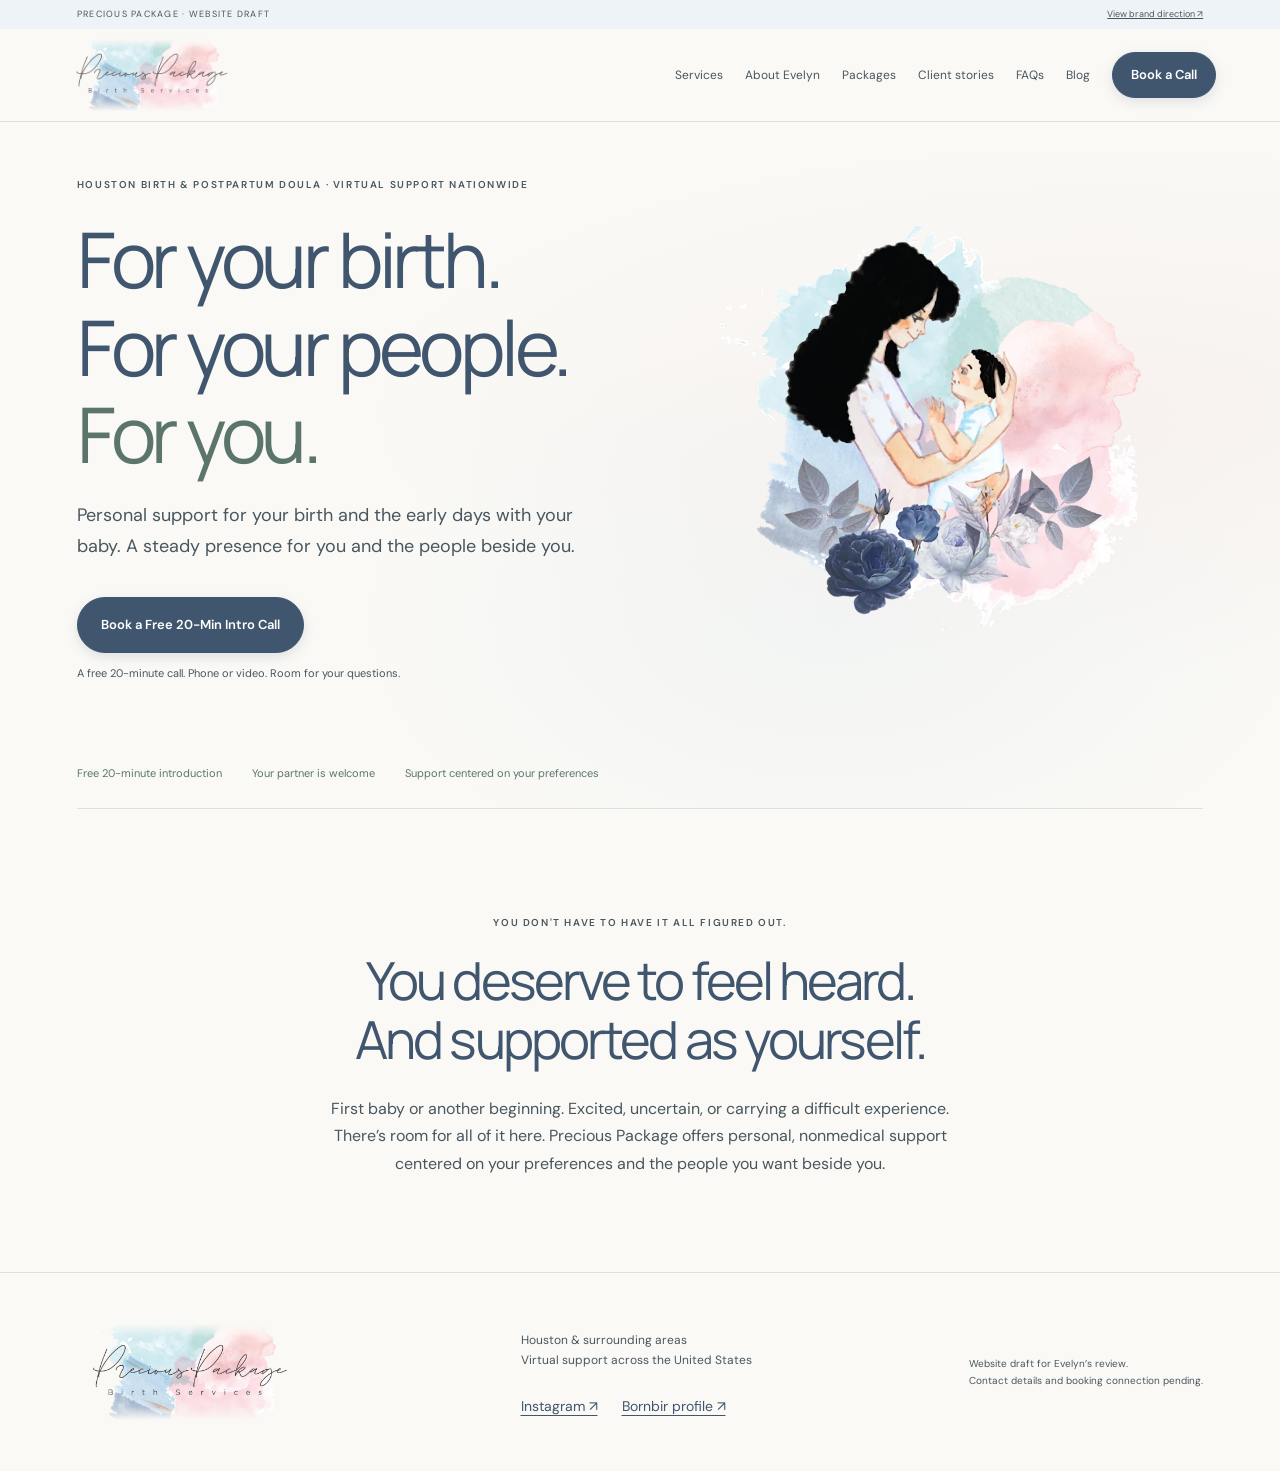
==== index.html @ 898907ef "Add Precious Package blog and first post" ====
<!doctype html><html lang="en"><head><meta charset="utf-8"><meta name="viewport" content="width=device-width,initial-scale=1"><title>Houston Birth & Postpartum Doula | Precious Package</title><meta name="description" content="Birth doula and postpartum support with Evelyn in Houston and surrounding areas. Virtual preparation nationwide. Start with a free 20-minute phone or video call."><meta name="robots" content="noindex,nofollow"><link href="https://fonts.googleapis.com/css2?family=DM+Sans:wght@400;500;600&family=Manrope:wght@400;500;600&display=swap" rel="stylesheet"><link rel="stylesheet" href="draft.css"></head><body><div class="preview">PRECIOUS PACKAGE · WEBSITE DRAFT <a href="brand-kit/without-clay.html">View brand direction ↗</a></div><header><a class="logo" href="/" aria-label="Precious Package Birth Services, home"><img src="assets/fiverr/precious-package-wordmark.webp" alt="Precious Package Birth Services" width="800" height="800"></a><button class="menu" aria-label="Toggle navigation" aria-controls="main-nav" aria-expanded="false">Menu</button><nav id="main-nav" aria-label="Main navigation"><a href="/support.html">Services</a><a href="/about.html">About Evelyn</a><a href="/packages.html">Packages</a><a href="/client-stories.html">Client stories</a><a href="/faq.html">FAQs</a><a href="/blog.html">Blog</a></nav><a class="button compact header-book" href="/booking.html">Book a Call</a></header><main><section class="hero" id="home"><div class="hero-art"><img src="assets/fiverr/precious-package-mother-and-baby.webp" alt="Precious Package watercolor illustration of a mother holding her baby" width="800" height="800" fetchpriority="high"></div><div class="hero-copy"><p class="eyebrow">HOUSTON BIRTH &amp; POSTPARTUM DOULA · VIRTUAL SUPPORT NATIONWIDE</p><h1>For your birth.<br>For your people.<br><span>For you.</span></h1><p class="intro">Personal support for your birth and the early days with your baby. A steady presence for you and the people beside you.</p><a href="/booking.html" class="button">Book a Free 20-Min Intro Call</a><p class="micro">A free 20-minute call. Phone or video. Room for your questions.</p></div><div class="hero-foot"><span>Free 20-minute introduction</span><span>Your partner is welcome</span><span>Support centered on your preferences</span></div></section>
<section class="welcome"><p class="eyebrow">YOU DON'T HAVE TO HAVE IT ALL FIGURED OUT.</p><h2>You deserve to feel heard.<br>And supported as yourself.</h2><p>First baby or another beginning. Excited, uncertain, or carrying a difficult experience. There’s room for all of it here. Precious Package offers personal, nonmedical support centered on your preferences and the people you want beside you.</p></section></main><footer><a class="logo" href="/" aria-label="Precious Package Birth Services, home"><img src="assets/fiverr/precious-package-wordmark.webp" alt="Precious Package Birth Services" width="800" height="800"></a><div><p>Houston & surrounding areas<br>Virtual support across the United States</p><nav class="social-links" aria-label="Find Evelyn online"><a href="https://www.instagram.com/preciouspackagedoula/" target="_blank" rel="noopener noreferrer">Instagram ↗</a><a href="https://www.bornbir.com/evelyn-burnett" target="_blank" rel="noopener noreferrer">Bornbir profile ↗</a></nav></div><p class="micro">Website draft for Evelyn’s review.<br>Contact details and booking connection pending.</p></footer><script src="draft.js"></script></body></html>
---- draft.css ----
:root{--ivory:#faf7f0;--ink:#52616a;--blue:#385b75;--sage:#abb99d;--blush:#e6bbb7;--line:#52616a26}*{box-sizing:border-box}html{scroll-behavior:smooth;scroll-padding-top:25px}body{margin:0;background:var(--ivory);color:var(--ink);font:16px/1.7 'DM Sans',Arial,sans-serif}a{color:inherit;text-decoration:none}button,select,input{font:inherit}button,a,summary{touch-action:manipulation}button{cursor:pointer}a:focus-visible,button:focus-visible,select:focus-visible,input:focus-visible,summary:focus-visible{outline:3px solid #385b75;outline-offset:4px}.preview{padding:7px 6%;font-size:9px;letter-spacing:.14em;background:#e8edf0;display:flex;justify-content:space-between}.preview a{letter-spacing:0;text-decoration:underline}header{padding:30px 6%;display:flex;justify-content:space-between;align-items:center;gap:25px}.logo{font:400 30px/1.2 Manrope,Arial,sans-serif;letter-spacing:-.055em;color:var(--blue)}.logo span{font:9px 'DM Sans',sans-serif;letter-spacing:.26em;display:block;margin-top:10px}nav{display:flex;align-items:center;gap:30px;font-size:12px}.button{display:inline-flex;gap:25px;justify-content:space-between;align-items:center;border:1px solid var(--blue);background:var(--blue);color:#fff;padding:16px 23px;border-radius:8px;font-size:13px}.button:hover{background:#28485f}.compact{padding:11px 18px}.menu{display:none}h1,h2,h3{font-family:Manrope,Arial,sans-serif;font-weight:400;letter-spacing:-.055em;line-height:1.14;margin:0;color:var(--blue)}h1{font-size:clamp(54px,6vw,90px);margin:22px 0}h1 span,h2 span{color:#6d8272}h2{font-size:clamp(36px,4.1vw,61px)}h3{font-size:27px}.eyebrow{font-size:10px;letter-spacing:.16em;font-weight:600;line-height:1.7}.intro{font-size:18px;line-height:1.7;max-width:540px}.micro{font-size:11px;line-height:1.7}.hero{display:grid;grid-template-columns:1.1fr 1fr;gap:35px;padding:35px 6% 0}.hero-copy{padding:35px 0 20px}.hero .button{margin-top:18px}.hero-art{position:relative;min-height:590px;margin:0 0 20px}.hero-art>img:first-child{width:100%;height:100%;max-height:660px;object-fit:cover;border-radius:12px}.hero-art .flowers{position:absolute;width:85%;right:-12%;top:-4%;pointer-events:none}.hero-foot{grid-column:1/-1;display:flex;justify-content:space-between;border-bottom:1px solid var(--line);padding:15px 0 25px;font-size:11px;gap:20px}.welcome{max-width:840px;text-align:center;margin:auto;padding:95px 25px}.welcome h2{margin:20px 0 25px}.welcome>p:last-child{max-width:670px;margin:auto}.support,.meet,.process,.faq,.connect{padding:85px 8%}.support{background:#eaf0ec80}.section-top{display:flex;justify-content:space-between;align-items:end;gap:60px}.section-top>p{max-width:310px;font-size:14px}.section-top h2{margin-top:25px}.services{display:grid;grid-template-columns:repeat(3,1fr);gap:25px;margin-top:45px}.services article{background:#ffffffa6;padding:32px 27px;border:1px solid #fff;border-radius:12px;display:flex;flex-direction:column}.number{font-size:10px;letter-spacing:.12em}.services h3{margin:25px 0 10px}.services p,.services li{font-size:13px}.services ul{padding-left:17px;margin:12px 0 25px}.services a{font-size:12px;font-weight:600;margin-top:auto;border-top:1px solid var(--line);padding-top:20px}.support>.micro{margin:25px 0 0}.meet{display:grid;grid-template-columns:1fr 1.15fr;gap:70px;align-items:center}.floral-panel{height:540px;background:#f4eee780;position:relative;border-radius:12px;overflow:hidden}.floral-panel img{width:100%;height:100%;object-fit:contain;object-position:left}.floral-panel span{position:absolute;right:25px;top:40px;text-align:right;font:24px/1.3 Manrope,sans-serif;color:var(--blue)}.meet h2{margin:20px 0}.meet .intro{font-size:20px}.meet p{font-size:14px}.text-link{display:inline-block;border-bottom:1px solid var(--line);padding-bottom:4px;font-size:13px;margin-top:15px}.editor-note{font-size:10px!important;border-left:2px solid var(--sage);padding-left:12px;margin-top:25px}.process{background:#e7edf180;text-align:center}.process h2{margin:22px 0 40px}.steps{display:grid;grid-template-columns:repeat(3,1fr);gap:55px;text-align:left}.steps b{font-size:12px;color:#718c9e}.steps h3{margin:15px 0}.steps p{font-size:14px}.faq{display:grid;grid-template-columns:1fr 1.35fr;gap:70px}.faq h2{margin-top:22px}details{border-bottom:1px solid var(--line)}summary{cursor:pointer;padding:20px 25px 20px 0;list-style:none;font-size:14px;position:relative}summary:after{content:'+';position:absolute;right:0;color:var(--blue)}details[open] summary:after{content:'−'}summary::-webkit-details-marker{display:none}details p{font-size:13px;margin:0 20px 20px 0}.connect{display:grid;grid-template-columns:1fr 1fr;gap:80px;position:relative;background:#f0e6e35c}.connect h2{font-size:clamp(49px,5.5vw,80px);margin:25px 0}.connect>div>p{max-width:440px}.border-flowers{width:100%;margin-top:30px}.booking{padding:35px;background:#fffdf9;border:1px solid #fff;border-radius:12px;align-self:center}.booking h3{margin:15px 0}.booking-meta{font-size:10px;letter-spacing:.12em}form{margin-top:25px}form>label,legend{font-size:12px}select{display:block;width:100%;padding:12px;color:var(--ink);background:#faf7f0;border:1px solid var(--line);border-radius:6px;margin:8px 0 18px}fieldset{border:0;padding:0;margin:0 0 22px}fieldset label{font-size:13px;margin-right:25px;display:inline-flex;gap:6px;align-items:center}fieldset input{accent-color:var(--blue)}legend{margin-bottom:10px}form .button{width:100%}.booking-note{font-size:10px;line-height:1.6;margin-top:15px}#booking-result{padding:15px;border:1px solid #abb99d;background:#eff3e9;font-size:13px;margin-top:20px;border-radius:6px}footer{padding:45px 6%;display:flex;justify-content:space-between;gap:30px;align-items:center}footer p,footer>div a{font-size:12px}footer .micro{font-size:10px}@media(min-width:1600px){body{max-width:1700px;margin:auto}}@media(max-width:850px){header{flex-wrap:wrap}.menu{display:block;border:1px solid var(--line);background:transparent;border-radius:6px;padding:8px 13px;color:var(--blue)}nav{display:none;flex-basis:100%;flex-wrap:wrap;gap:20px}nav.open{display:flex}.hero{grid-template-columns:1fr}.hero-copy{padding:15px 0}.hero-art{min-height:0;height:400px;max-width:600px;width:100%;justify-self:center}.hero-art>img:first-child{object-position:center 65%}.hero-art .flowers{width:65%;right:-5%;top:-10%}.hero-foot{font-size:10px}.welcome{padding:65px 7%}.support,.meet,.process,.faq,.connect{padding:60px 7%}.section-top{display:block}.section-top>p{max-width:550px;margin-top:25px}.services{grid-template-columns:1fr}.services h3 br{display:none}.meet{grid-template-columns:1fr;gap:35px}.floral-panel{height:340px;max-width:500px;width:100%;justify-self:center}.floral-panel span{font-size:21px}.steps{grid-template-columns:1fr;gap:25px}.faq,.connect{grid-template-columns:1fr;gap:35px}.border-flowers{max-width:400px;margin-top:10px}.booking{padding:25px}footer{flex-wrap:wrap}.preview{font-size:8px}.preview a{font-size:9px}}@media(prefers-reduced-motion:reduce){html{scroll-behavior:auto}}
/* Soft raised/pressed treatment inspired by Hover.dev's neumorphism button. */
.button,.menu{font-family:'DM Sans',Arial,sans-serif;font-weight:500;letter-spacing:0;text-transform:none;background:var(--ivory);color:var(--blue);border:1px solid #fff9;border-radius:999px;box-shadow:-5px -5px 11px #ffffffd9,5px 5px 11px #385b7529;transition:box-shadow .2s ease,color .2s ease,transform .2s ease;min-height:44px}
.button:hover,.menu:hover{background:var(--ivory);color:#28485f;box-shadow:-1px -1px 5px #ffffffb3,1px 1px 5px #385b7530,inset -2px -2px 5px #fff,inset 2px 2px 4px #385b7529}
.button:active,.menu:active{transform:translateY(1px);box-shadow:inset -2px -2px 5px #fff,inset 3px 3px 6px #385b7530}
.button:focus-visible,.menu:focus-visible{outline:3px solid var(--blue);outline-offset:5px}
@media(prefers-reduced-motion:reduce){.button,.menu{transition:none}.button:active,.menu:active{transform:none}}

/* Original Precious Package branding recovered from Fiverr. */
.logo{display:block;flex-shrink:0;width:226px;height:96px}
.logo img{display:block;width:100%;height:100%;object-fit:cover;object-position:center 52%;mask-image:linear-gradient(to bottom,transparent,#000 14%,#000 86%,transparent)}
header{padding-top:12px;padding-bottom:12px}
.hero-art{min-height:0;display:flex;align-items:center;justify-content:center;margin:0;height:auto}
.hero-art>img:first-child{width:100%;height:auto;max-height:none;object-fit:contain;border-radius:0}
.floral-panel{height:auto;aspect-ratio:1;background:transparent;overflow:visible}
.floral-panel img{display:block;width:100%;height:auto;object-fit:contain;object-position:center}
@media(max-width:850px){.hero-art{height:auto;max-width:480px}.hero-art>img:first-child{object-position:center}.floral-panel{height:auto;max-width:420px}}
@media(max-width:420px){.logo{width:195px;height:88px}header{gap:15px}}



/* Shared palette drawn from the imported watercolor branding. */
:root{--ivory:#faf9f6;--ink:#48565e;--blue:#40566f;--sage:#a7bcb3;--blush:#e6c5c9;--line:#40566f26;--powder:#c5dce5;--sage-dark:#5b756b;--blue-wash:#edf3f6;--sage-wash:#eef3f0;--blush-wash:#f7ecee;--paper:#fffdfa}
.preview{background:var(--blue-wash)}
.hero{background:radial-gradient(ellipse at 86% 42%,#e6c5c926,transparent 47%),radial-gradient(ellipse at 65% 72%,#c5dce526,transparent 40%)}
h1 span,h2 span{color:var(--sage-dark)}
.support{background:var(--sage-wash)}
.services article{background:var(--paper);border:1px solid var(--line);border-top:4px solid var(--powder)}
.services article:nth-child(2){border-top-color:var(--sage)}
.services article:nth-child(3){border-top-color:var(--blush)}
.number,.steps b{color:var(--sage-dark)}
.process{background:var(--blue-wash)}
.connect{background:linear-gradient(120deg,var(--blush-wash),#f4f2ef 55%,var(--sage-wash))}
.booking{background:var(--paper);border-color:#e6c5c970}
select{background:var(--ivory)}
.border-flowers{mix-blend-mode:multiply}
#booking-result{border-color:var(--sage);background:var(--sage-wash)}
footer{background:var(--ivory);border-top:1px solid var(--line)}
.button,.menu{background:var(--blue-wash);color:var(--blue);box-shadow:-5px -5px 11px #ffffffd9,5px 5px 11px #40566f26}
.button:hover,.menu:hover{background:var(--blue-wash);color:#30455e;box-shadow:-1px -1px 5px #ffffffb3,1px 1px 5px #40566f30,inset -2px -2px 5px #fff,inset 2px 2px 4px #40566f26}
.button:active,.menu:active{box-shadow:inset -2px -2px 5px #fff,inset 3px 3px 6px #40566f30}
a:focus-visible,button:focus-visible,select:focus-visible,input:focus-visible,summary:focus-visible{outline-color:var(--blue)}

/* Lead the stacked hero with the brand artwork. */
.hero{grid-template-areas:"copy art" "foot foot"}
.hero-copy{grid-area:copy}
.hero-art{grid-area:art}
.hero-foot{grid-area:foot}
@media(max-width:850px){.hero{grid-template-areas:"art" "copy" "foot";gap:18px;padding-top:12px}.hero-art{max-width:300px}.hero-copy{padding-top:0}.hero-copy>.eyebrow{margin-top:0}}
@media(max-width:420px){.hero-art{max-width:240px}}

/* Clear booking action and a persistent, responsive navigation bar. */
html{scroll-padding-top:112px}
header{position:sticky;top:0;z-index:20;background:#faf9f6f5;backdrop-filter:blur(12px);border-bottom:1px solid var(--line);padding:10px 5%;gap:22px;flex-wrap:nowrap}
header .logo{width:176px;height:72px}
header nav{display:flex;gap:22px;margin-left:auto;font-size:12px}
.header-book{white-space:nowrap;flex-shrink:0}
.button{background:var(--blue);color:#fff;border:1px solid var(--blue);box-shadow:0 4px 12px #40566f26;font-weight:600}
.button:hover{background:#30455e;color:#fff;border-color:#30455e;box-shadow:0 5px 14px #40566f35}
.button:active{background:#30455e;color:#fff;box-shadow:inset 0 2px 4px #0002}
.hero{padding-top:20px}
.hero-copy{padding-top:24px}
.hero-foot{justify-content:flex-start;gap:30px;flex-wrap:wrap;color:var(--sage-dark)}
.packages,.client-stories{padding:75px 8%}
.packages{background:var(--blush-wash)}
.packages h2{margin:18px 0 32px}
.package-options{display:grid;grid-template-columns:1fr 1fr;gap:24px}
.package-options article{padding:30px;background:var(--paper);border:1px solid var(--line);border-radius:12px}
.package-options h3{margin:16px 0}
.package-options p{font-size:14px}
.package-options .button{margin-top:12px}
.client-stories{padding-top:45px;padding-bottom:45px}
.client-stories h2{font-size:36px;margin:15px 0}
.client-stories .editor-note{max-width:600px}
@media(max-width:1050px){header{flex-wrap:wrap;gap:12px}header .logo{margin-right:auto}.menu{display:block;padding:8px 12px;min-height:44px}header nav{display:none;flex-basis:100%;order:4;margin:0;padding:12px 0 6px;gap:22px}header nav.open{display:flex}.header-book{order:3}.menu{order:2}}
@media(max-width:850px){.hero{grid-template-areas:"copy" "foot";gap:16px;padding-top:24px}.hero-art{display:none}.hero-copy{padding:0}.hero h1{font-size:clamp(42px,7.5vw,62px);margin:16px 0}.hero .intro{font-size:16px;line-height:1.6}.hero .button{margin-top:10px}.hero-foot{gap:8px 20px;padding-top:0}.packages,.client-stories{padding:50px 7%}.package-options{grid-template-columns:1fr}.package-options article{padding:24px}}
@media(max-width:420px){header{padding:8px 5%;gap:8px}header .logo{width:120px;height:56px}.header-book{padding:10px 14px;font-size:12px}.menu{padding:8px 10px;font-size:12px}html{scroll-padding-top:90px}.hero h1{font-size:44px}.hero .eyebrow{font-size:9px}.hero .button{font-size:12px;padding:15px 18px}.hero-foot{font-size:10px}}

/* Public social and provider profiles */
.social-links{display:flex;flex-wrap:wrap;gap:12px 24px;margin-top:16px}.social-links a{color:var(--blue);text-decoration:underline;text-underline-offset:4px;font-size:14px;padding:8px 0}.social-links a:hover{color:var(--sage-dark)}
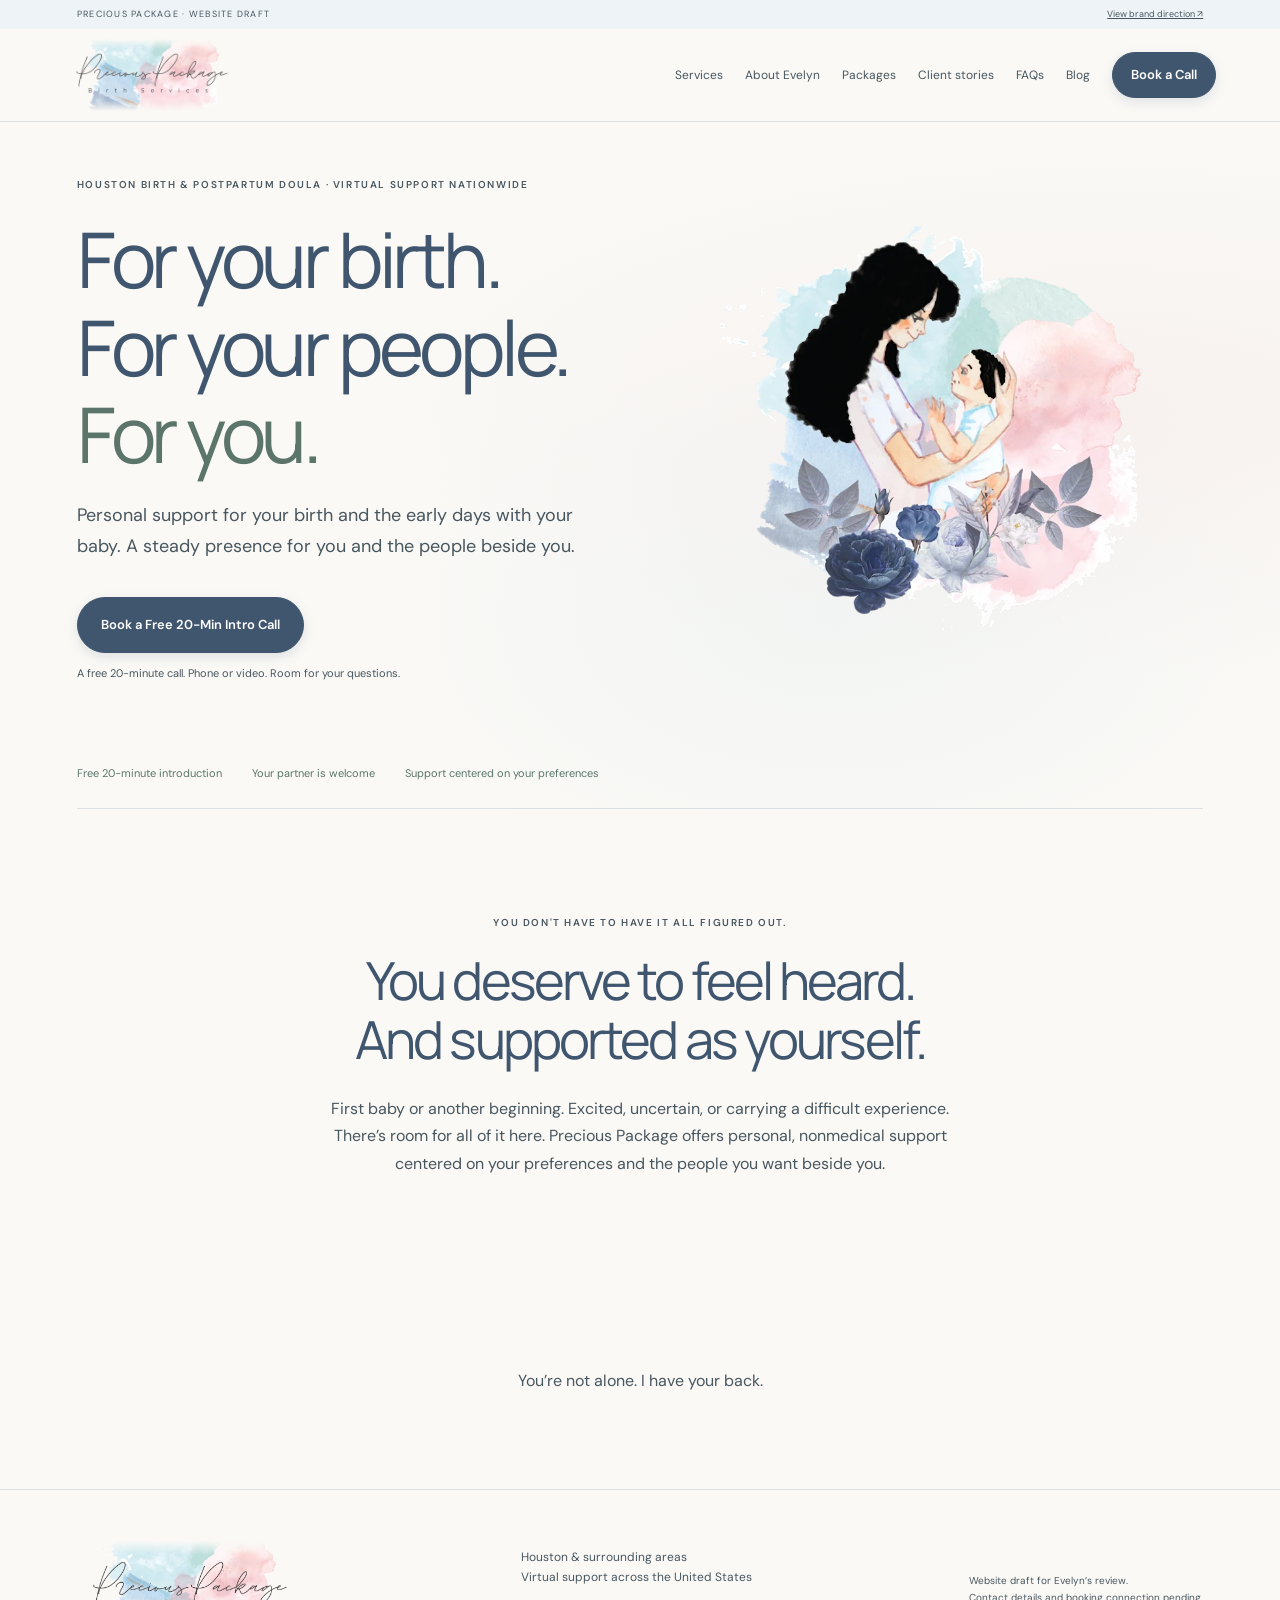
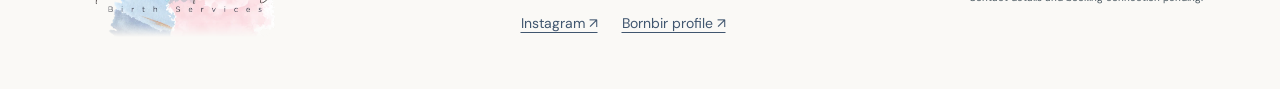
==== commit 933f4ad4: "Add affirmations in Evelyn’s voice across the site" ====
--- a/index.html
+++ b/index.html
@@ -1,2 +1,2 @@
 <!doctype html><html lang="en"><head><meta charset="utf-8"><meta name="viewport" content="width=device-width,initial-scale=1"><title>Houston Birth & Postpartum Doula | Precious Package</title><meta name="description" content="Birth doula and postpartum support with Evelyn in Houston and surrounding areas. Virtual preparation nationwide. Start with a free 20-minute phone or video call."><meta name="robots" content="noindex,nofollow"><link href="https://fonts.googleapis.com/css2?family=DM+Sans:wght@400;500;600&family=Manrope:wght@400;500;600&display=swap" rel="stylesheet"><link rel="stylesheet" href="draft.css"></head><body><div class="preview">PRECIOUS PACKAGE · WEBSITE DRAFT <a href="brand-kit/without-clay.html">View brand direction ↗</a></div><header><a class="logo" href="/" aria-label="Precious Package Birth Services, home"><img src="assets/fiverr/precious-package-wordmark.webp" alt="Precious Package Birth Services" width="800" height="800"></a><button class="menu" aria-label="Toggle navigation" aria-controls="main-nav" aria-expanded="false">Menu</button><nav id="main-nav" aria-label="Main navigation"><a href="/support.html">Services</a><a href="/about.html">About Evelyn</a><a href="/packages.html">Packages</a><a href="/client-stories.html">Client stories</a><a href="/faq.html">FAQs</a><a href="/blog.html">Blog</a></nav><a class="button compact header-book" href="/booking.html">Book a Call</a></header><main><section class="hero" id="home"><div class="hero-art"><img src="assets/fiverr/precious-package-mother-and-baby.webp" alt="Precious Package watercolor illustration of a mother holding her baby" width="800" height="800" fetchpriority="high"></div><div class="hero-copy"><p class="eyebrow">HOUSTON BIRTH &amp; POSTPARTUM DOULA · VIRTUAL SUPPORT NATIONWIDE</p><h1>For your birth.<br>For your people.<br><span>For you.</span></h1><p class="intro">Personal support for your birth and the early days with your baby. A steady presence for you and the people beside you.</p><a href="/booking.html" class="button">Book a Free 20-Min Intro Call</a><p class="micro">A free 20-minute call. Phone or video. Room for your questions.</p></div><div class="hero-foot"><span>Free 20-minute introduction</span><span>Your partner is welcome</span><span>Support centered on your preferences</span></div></section>
-<section class="welcome"><p class="eyebrow">YOU DON'T HAVE TO HAVE IT ALL FIGURED OUT.</p><h2>You deserve to feel heard.<br>And supported as yourself.</h2><p>First baby or another beginning. Excited, uncertain, or carrying a difficult experience. There’s room for all of it here. Precious Package offers personal, nonmedical support centered on your preferences and the people you want beside you.</p></section></main><footer><a class="logo" href="/" aria-label="Precious Package Birth Services, home"><img src="assets/fiverr/precious-package-wordmark.webp" alt="Precious Package Birth Services" width="800" height="800"></a><div><p>Houston & surrounding areas<br>Virtual support across the United States</p><nav class="social-links" aria-label="Find Evelyn online"><a href="https://www.instagram.com/preciouspackagedoula/" target="_blank" rel="noopener noreferrer">Instagram ↗</a><a href="https://www.bornbir.com/evelyn-burnett" target="_blank" rel="noopener noreferrer">Bornbir profile ↗</a></nav></div><p class="micro">Website draft for Evelyn’s review.<br>Contact details and booking connection pending.</p></footer><script src="draft.js"></script></body></html>
+<section class="welcome"><p class="eyebrow">YOU DON'T HAVE TO HAVE IT ALL FIGURED OUT.</p><h2>You deserve to feel heard.<br>And supported as yourself.</h2><p>First baby or another beginning. Excited, uncertain, or carrying a difficult experience. There’s room for all of it here. Precious Package offers personal, nonmedical support centered on your preferences and the people you want beside you.</p></section><section class="welcome" aria-label="A note from Evelyn"><p>You’re not alone. I have your back.</p></section></main><footer><a class="logo" href="/" aria-label="Precious Package Birth Services, home"><img src="assets/fiverr/precious-package-wordmark.webp" alt="Precious Package Birth Services" width="800" height="800"></a><div><p>Houston & surrounding areas<br>Virtual support across the United States</p><nav class="social-links" aria-label="Find Evelyn online"><a href="https://www.instagram.com/preciouspackagedoula/" target="_blank" rel="noopener noreferrer">Instagram ↗</a><a href="https://www.bornbir.com/evelyn-burnett" target="_blank" rel="noopener noreferrer">Bornbir profile ↗</a></nav></div><p class="micro">Website draft for Evelyn’s review.<br>Contact details and booking connection pending.</p></footer><script src="draft.js"></script></body></html>
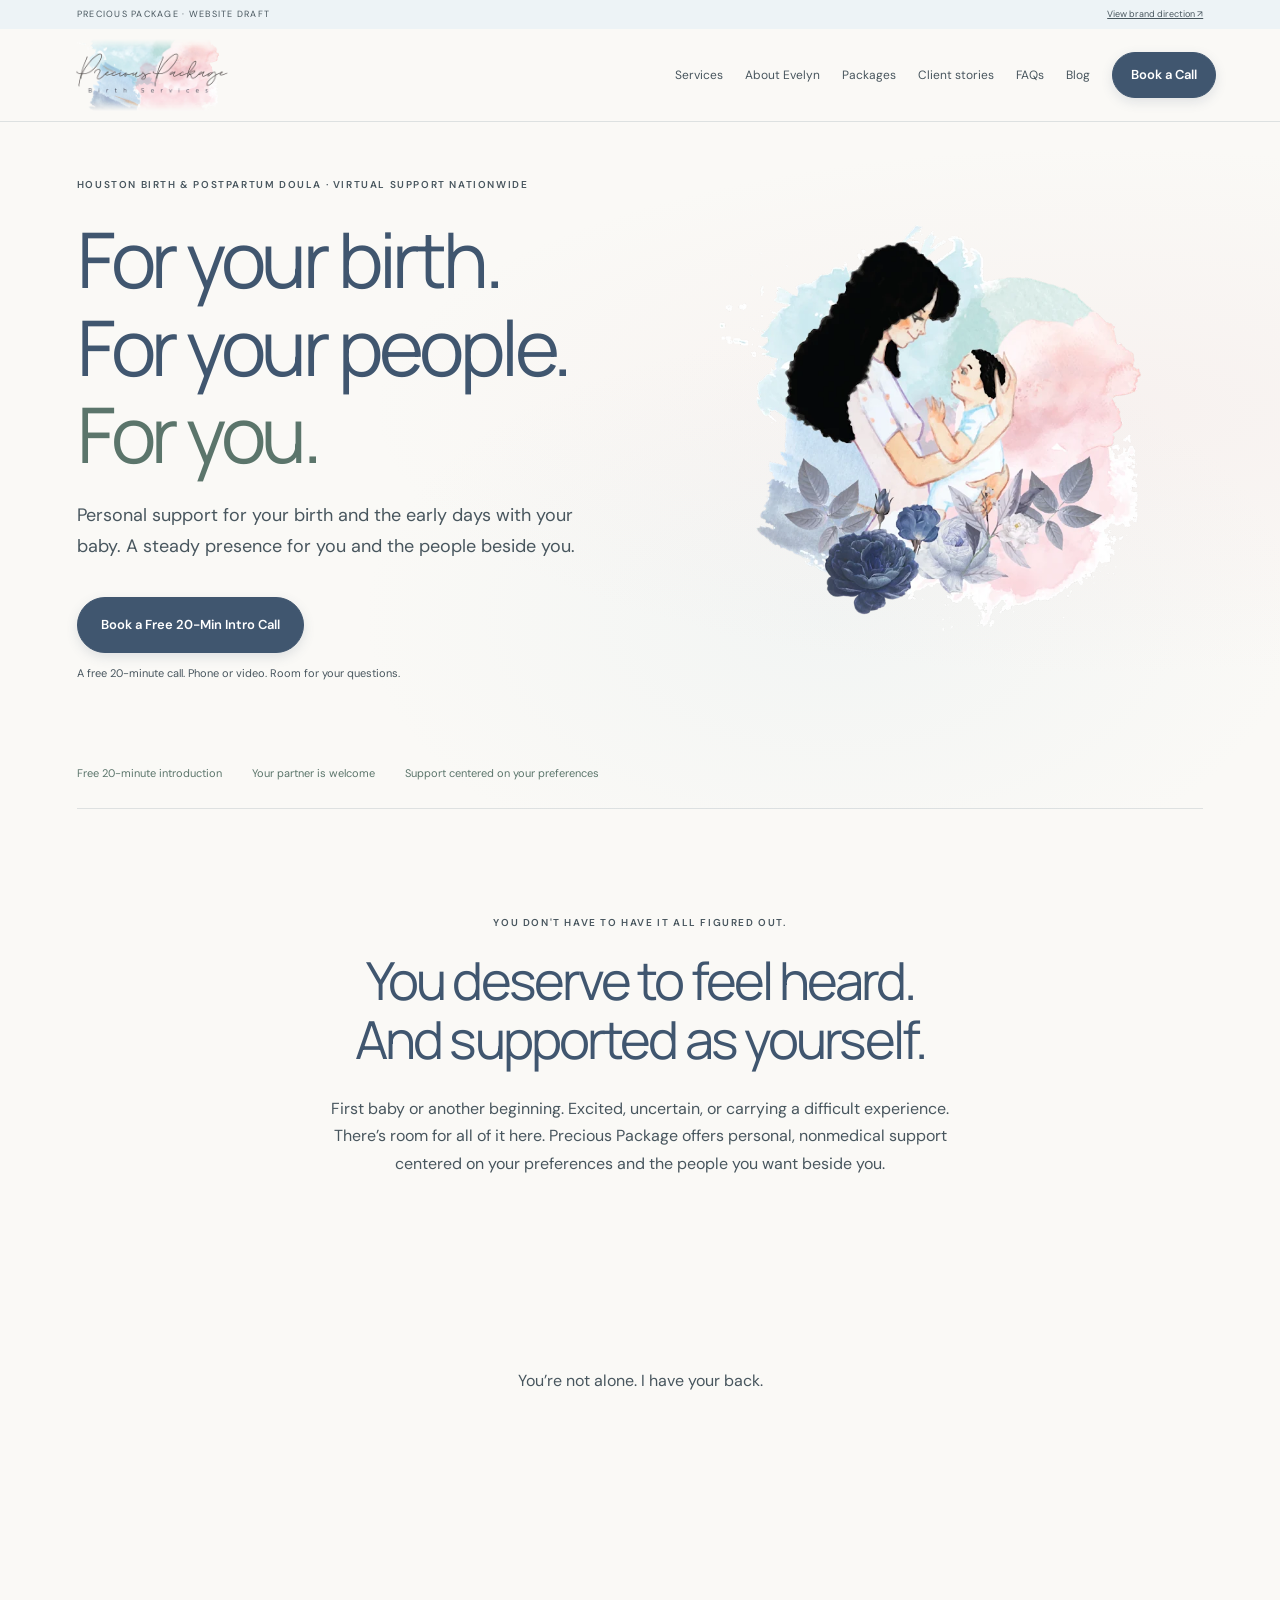
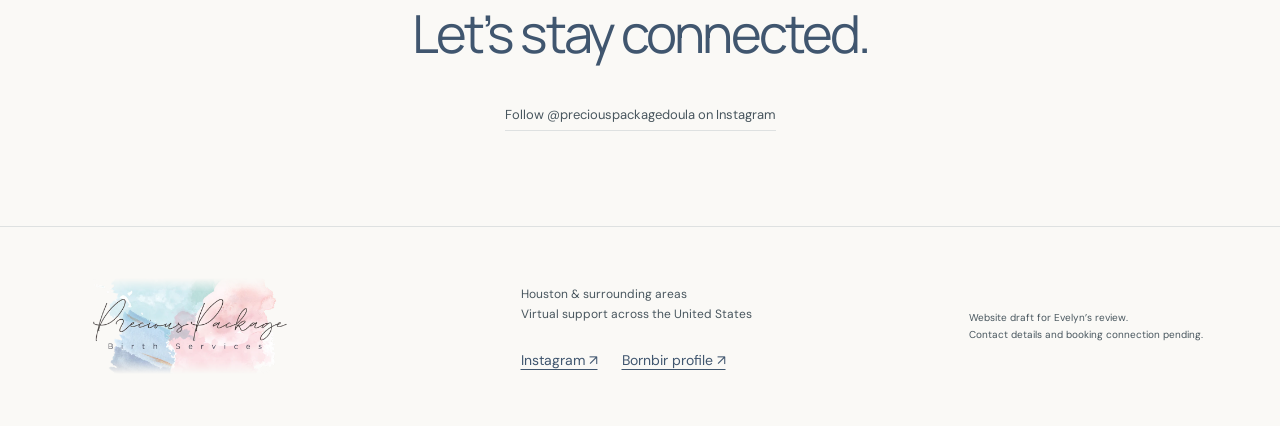
==== commit 1b8ac2d5: "Make the Instagram profile easier to find on the homepage" ====
--- a/index.html
+++ b/index.html
@@ -1,2 +1,2 @@
 <!doctype html><html lang="en"><head><meta charset="utf-8"><meta name="viewport" content="width=device-width,initial-scale=1"><title>Houston Birth & Postpartum Doula | Precious Package</title><meta name="description" content="Birth doula and postpartum support with Evelyn in Houston and surrounding areas. Virtual preparation nationwide. Start with a free 20-minute phone or video call."><meta name="robots" content="noindex,nofollow"><link href="https://fonts.googleapis.com/css2?family=DM+Sans:wght@400;500;600&family=Manrope:wght@400;500;600&display=swap" rel="stylesheet"><link rel="stylesheet" href="draft.css"></head><body><div class="preview">PRECIOUS PACKAGE · WEBSITE DRAFT <a href="brand-kit/without-clay.html">View brand direction ↗</a></div><header><a class="logo" href="/" aria-label="Precious Package Birth Services, home"><img src="assets/fiverr/precious-package-wordmark.webp" alt="Precious Package Birth Services" width="800" height="800"></a><button class="menu" aria-label="Toggle navigation" aria-controls="main-nav" aria-expanded="false">Menu</button><nav id="main-nav" aria-label="Main navigation"><a href="/support.html">Services</a><a href="/about.html">About Evelyn</a><a href="/packages.html">Packages</a><a href="/client-stories.html">Client stories</a><a href="/faq.html">FAQs</a><a href="/blog.html">Blog</a></nav><a class="button compact header-book" href="/booking.html">Book a Call</a></header><main><section class="hero" id="home"><div class="hero-art"><img src="assets/fiverr/precious-package-mother-and-baby.webp" alt="Precious Package watercolor illustration of a mother holding her baby" width="800" height="800" fetchpriority="high"></div><div class="hero-copy"><p class="eyebrow">HOUSTON BIRTH &amp; POSTPARTUM DOULA · VIRTUAL SUPPORT NATIONWIDE</p><h1>For your birth.<br>For your people.<br><span>For you.</span></h1><p class="intro">Personal support for your birth and the early days with your baby. A steady presence for you and the people beside you.</p><a href="/booking.html" class="button">Book a Free 20-Min Intro Call</a><p class="micro">A free 20-minute call. Phone or video. Room for your questions.</p></div><div class="hero-foot"><span>Free 20-minute introduction</span><span>Your partner is welcome</span><span>Support centered on your preferences</span></div></section>
-<section class="welcome"><p class="eyebrow">YOU DON'T HAVE TO HAVE IT ALL FIGURED OUT.</p><h2>You deserve to feel heard.<br>And supported as yourself.</h2><p>First baby or another beginning. Excited, uncertain, or carrying a difficult experience. There’s room for all of it here. Precious Package offers personal, nonmedical support centered on your preferences and the people you want beside you.</p></section><section class="welcome" aria-label="A note from Evelyn"><p>You’re not alone. I have your back.</p></section></main><footer><a class="logo" href="/" aria-label="Precious Package Birth Services, home"><img src="assets/fiverr/precious-package-wordmark.webp" alt="Precious Package Birth Services" width="800" height="800"></a><div><p>Houston & surrounding areas<br>Virtual support across the United States</p><nav class="social-links" aria-label="Find Evelyn online"><a href="https://www.instagram.com/preciouspackagedoula/" target="_blank" rel="noopener noreferrer">Instagram ↗</a><a href="https://www.bornbir.com/evelyn-burnett" target="_blank" rel="noopener noreferrer">Bornbir profile ↗</a></nav></div><p class="micro">Website draft for Evelyn’s review.<br>Contact details and booking connection pending.</p></footer><script src="draft.js"></script></body></html>
+<section class="welcome"><p class="eyebrow">YOU DON'T HAVE TO HAVE IT ALL FIGURED OUT.</p><h2>You deserve to feel heard.<br>And supported as yourself.</h2><p>First baby or another beginning. Excited, uncertain, or carrying a difficult experience. There’s room for all of it here. Precious Package offers personal, nonmedical support centered on your preferences and the people you want beside you.</p></section><section class="welcome" aria-label="A note from Evelyn"><p>You’re not alone. I have your back.</p></section><section class="welcome" aria-labelledby="follow-evelyn"><h2 id="follow-evelyn">Let’s stay connected.</h2><p><a class="text-link" href="https://www.instagram.com/preciouspackagedoula/">Follow @preciouspackagedoula on Instagram</a></p></section></main><footer><a class="logo" href="/" aria-label="Precious Package Birth Services, home"><img src="assets/fiverr/precious-package-wordmark.webp" alt="Precious Package Birth Services" width="800" height="800"></a><div><p>Houston & surrounding areas<br>Virtual support across the United States</p><nav class="social-links" aria-label="Find Evelyn online"><a href="https://www.instagram.com/preciouspackagedoula/" target="_blank" rel="noopener noreferrer">Instagram ↗</a><a href="https://www.bornbir.com/evelyn-burnett" target="_blank" rel="noopener noreferrer">Bornbir profile ↗</a></nav></div><p class="micro">Website draft for Evelyn’s review.<br>Contact details and booking connection pending.</p></footer><script src="draft.js"></script></body></html>
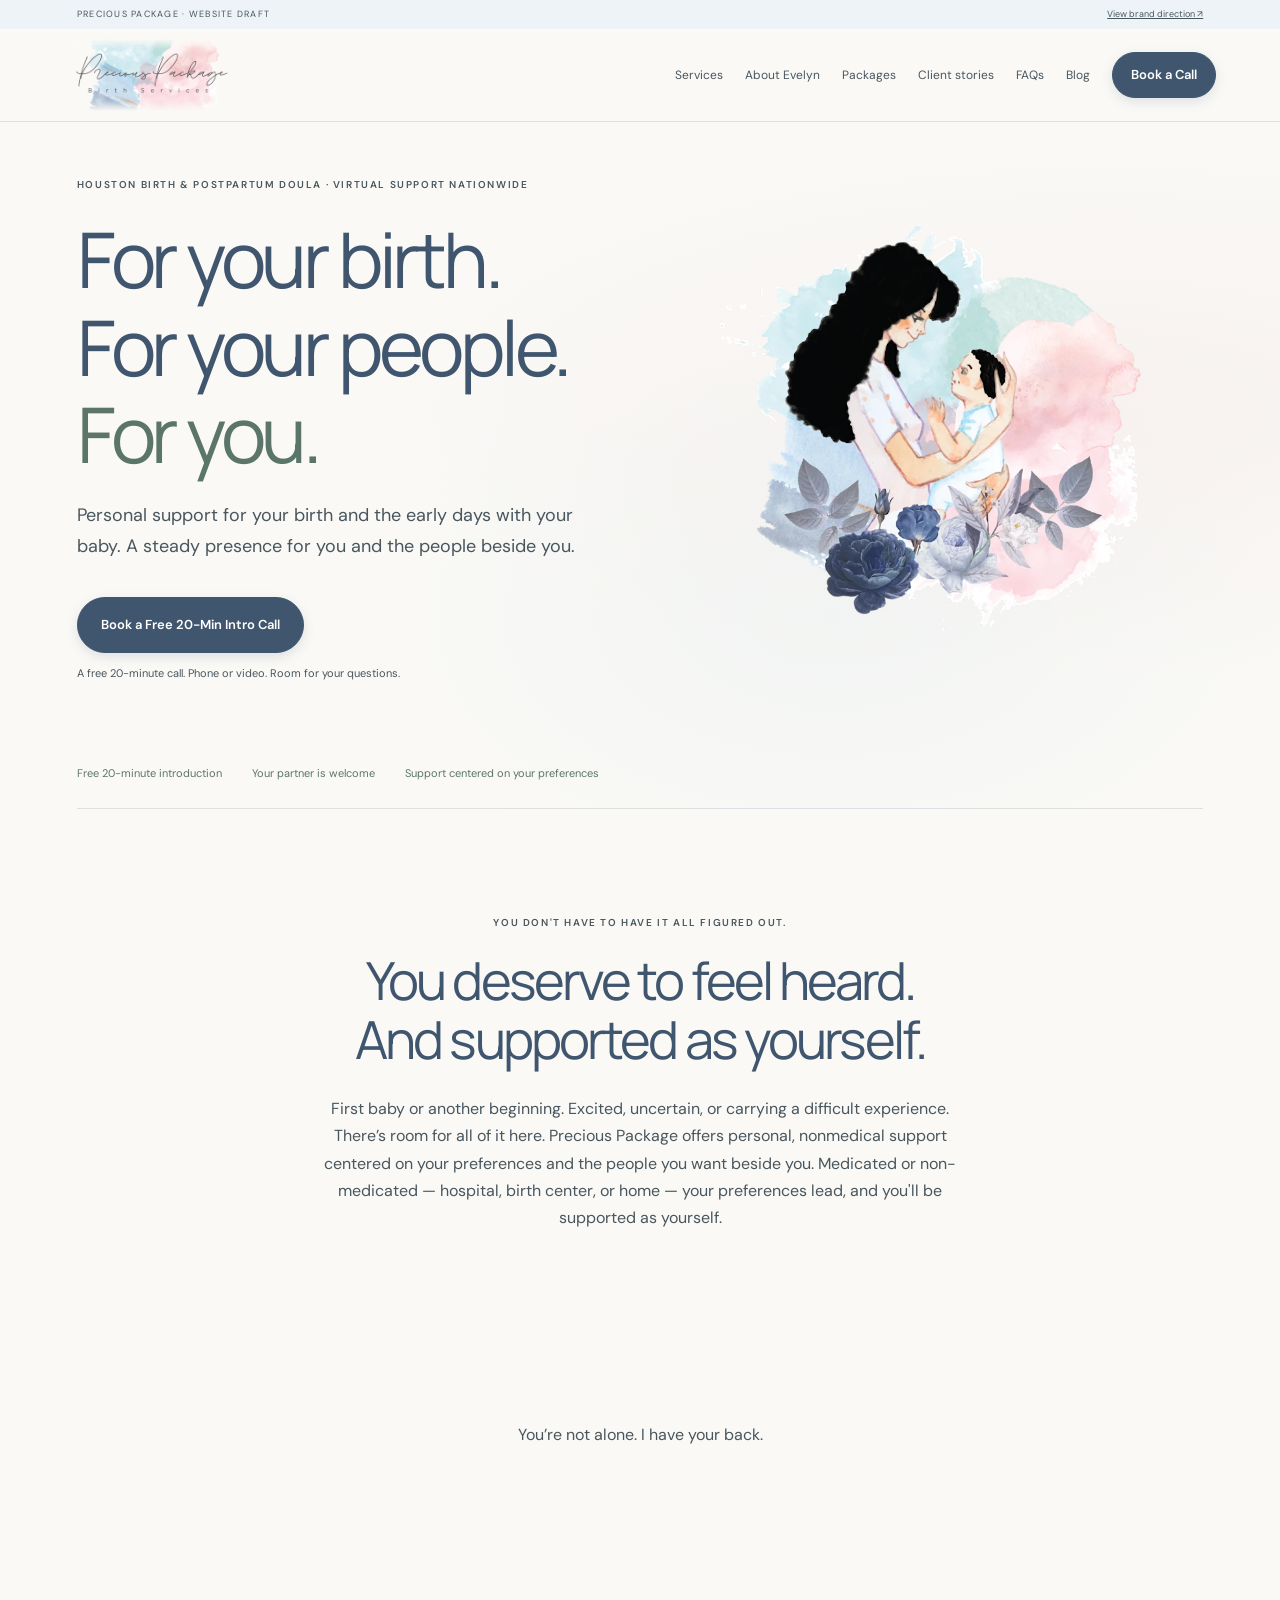
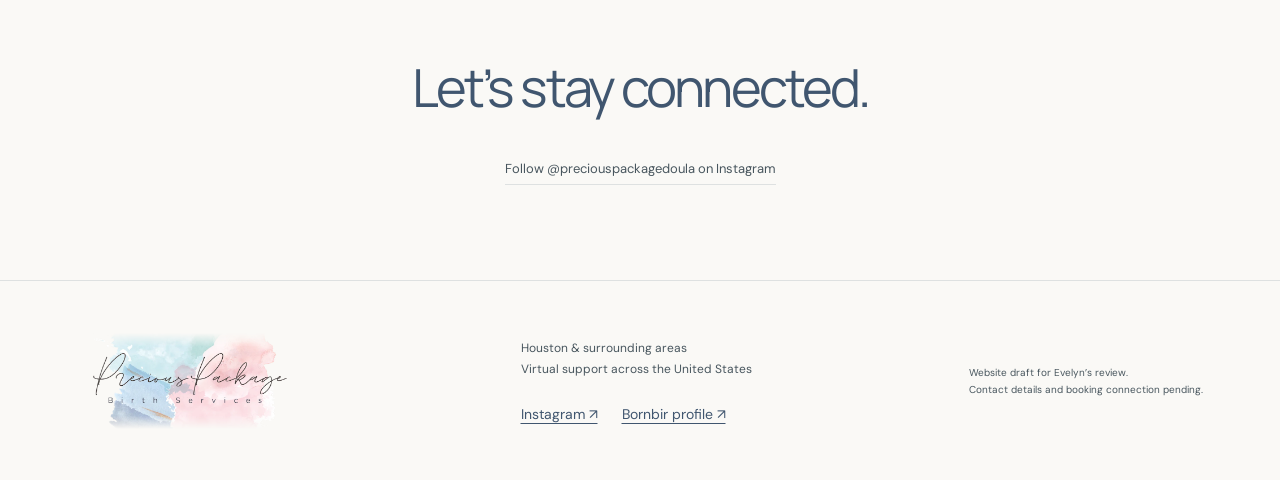
==== commit 3209b83f: "Add medicated/non-medicated births line to homepage" ====
--- a/index.html
+++ b/index.html
@@ -1,2 +1,2 @@
 <!doctype html><html lang="en"><head><meta charset="utf-8"><meta name="viewport" content="width=device-width,initial-scale=1"><title>Houston Birth & Postpartum Doula | Precious Package</title><meta name="description" content="Birth doula and postpartum support with Evelyn in Houston and surrounding areas. Virtual preparation nationwide. Start with a free 20-minute phone or video call."><meta name="robots" content="noindex,nofollow"><link href="https://fonts.googleapis.com/css2?family=DM+Sans:wght@400;500;600&family=Manrope:wght@400;500;600&display=swap" rel="stylesheet"><link rel="stylesheet" href="draft.css"></head><body><div class="preview">PRECIOUS PACKAGE · WEBSITE DRAFT <a href="brand-kit/without-clay.html">View brand direction ↗</a></div><header><a class="logo" href="/" aria-label="Precious Package Birth Services, home"><img src="assets/fiverr/precious-package-wordmark.webp" alt="Precious Package Birth Services" width="800" height="800"></a><button class="menu" aria-label="Toggle navigation" aria-controls="main-nav" aria-expanded="false">Menu</button><nav id="main-nav" aria-label="Main navigation"><a href="/support.html">Services</a><a href="/about.html">About Evelyn</a><a href="/packages.html">Packages</a><a href="/client-stories.html">Client stories</a><a href="/faq.html">FAQs</a><a href="/blog.html">Blog</a></nav><a class="button compact header-book" href="/booking.html">Book a Call</a></header><main><section class="hero" id="home"><div class="hero-art"><img src="assets/fiverr/precious-package-mother-and-baby.webp" alt="Precious Package watercolor illustration of a mother holding her baby" width="800" height="800" fetchpriority="high"></div><div class="hero-copy"><p class="eyebrow">HOUSTON BIRTH &amp; POSTPARTUM DOULA · VIRTUAL SUPPORT NATIONWIDE</p><h1>For your birth.<br>For your people.<br><span>For you.</span></h1><p class="intro">Personal support for your birth and the early days with your baby. A steady presence for you and the people beside you.</p><a href="/booking.html" class="button">Book a Free 20-Min Intro Call</a><p class="micro">A free 20-minute call. Phone or video. Room for your questions.</p></div><div class="hero-foot"><span>Free 20-minute introduction</span><span>Your partner is welcome</span><span>Support centered on your preferences</span></div></section>
-<section class="welcome"><p class="eyebrow">YOU DON'T HAVE TO HAVE IT ALL FIGURED OUT.</p><h2>You deserve to feel heard.<br>And supported as yourself.</h2><p>First baby or another beginning. Excited, uncertain, or carrying a difficult experience. There’s room for all of it here. Precious Package offers personal, nonmedical support centered on your preferences and the people you want beside you.</p></section><section class="welcome" aria-label="A note from Evelyn"><p>You’re not alone. I have your back.</p></section><section class="welcome" aria-labelledby="follow-evelyn"><h2 id="follow-evelyn">Let’s stay connected.</h2><p><a class="text-link" href="https://www.instagram.com/preciouspackagedoula/">Follow @preciouspackagedoula on Instagram</a></p></section></main><footer><a class="logo" href="/" aria-label="Precious Package Birth Services, home"><img src="assets/fiverr/precious-package-wordmark.webp" alt="Precious Package Birth Services" width="800" height="800"></a><div><p>Houston & surrounding areas<br>Virtual support across the United States</p><nav class="social-links" aria-label="Find Evelyn online"><a href="https://www.instagram.com/preciouspackagedoula/" target="_blank" rel="noopener noreferrer">Instagram ↗</a><a href="https://www.bornbir.com/evelyn-burnett" target="_blank" rel="noopener noreferrer">Bornbir profile ↗</a></nav></div><p class="micro">Website draft for Evelyn’s review.<br>Contact details and booking connection pending.</p></footer><script src="draft.js"></script></body></html>
+<section class="welcome"><p class="eyebrow">YOU DON'T HAVE TO HAVE IT ALL FIGURED OUT.</p><h2>You deserve to feel heard.<br>And supported as yourself.</h2><p>First baby or another beginning. Excited, uncertain, or carrying a difficult experience. There’s room for all of it here. Precious Package offers personal, nonmedical support centered on your preferences and the people you want beside you. Medicated or non-medicated — hospital, birth center, or home — your preferences lead, and you'll be supported as yourself.</p></section><section class="welcome" aria-label="A note from Evelyn"><p>You’re not alone. I have your back.</p></section><section class="welcome" aria-labelledby="follow-evelyn"><h2 id="follow-evelyn">Let’s stay connected.</h2><p><a class="text-link" href="https://www.instagram.com/preciouspackagedoula/">Follow @preciouspackagedoula on Instagram</a></p></section></main><footer><a class="logo" href="/" aria-label="Precious Package Birth Services, home"><img src="assets/fiverr/precious-package-wordmark.webp" alt="Precious Package Birth Services" width="800" height="800"></a><div><p>Houston & surrounding areas<br>Virtual support across the United States</p><nav class="social-links" aria-label="Find Evelyn online"><a href="https://www.instagram.com/preciouspackagedoula/" target="_blank" rel="noopener noreferrer">Instagram ↗</a><a href="https://www.bornbir.com/evelyn-burnett" target="_blank" rel="noopener noreferrer">Bornbir profile ↗</a></nav></div><p class="micro">Website draft for Evelyn’s review.<br>Contact details and booking connection pending.</p></footer><script src="draft.js"></script></body></html>
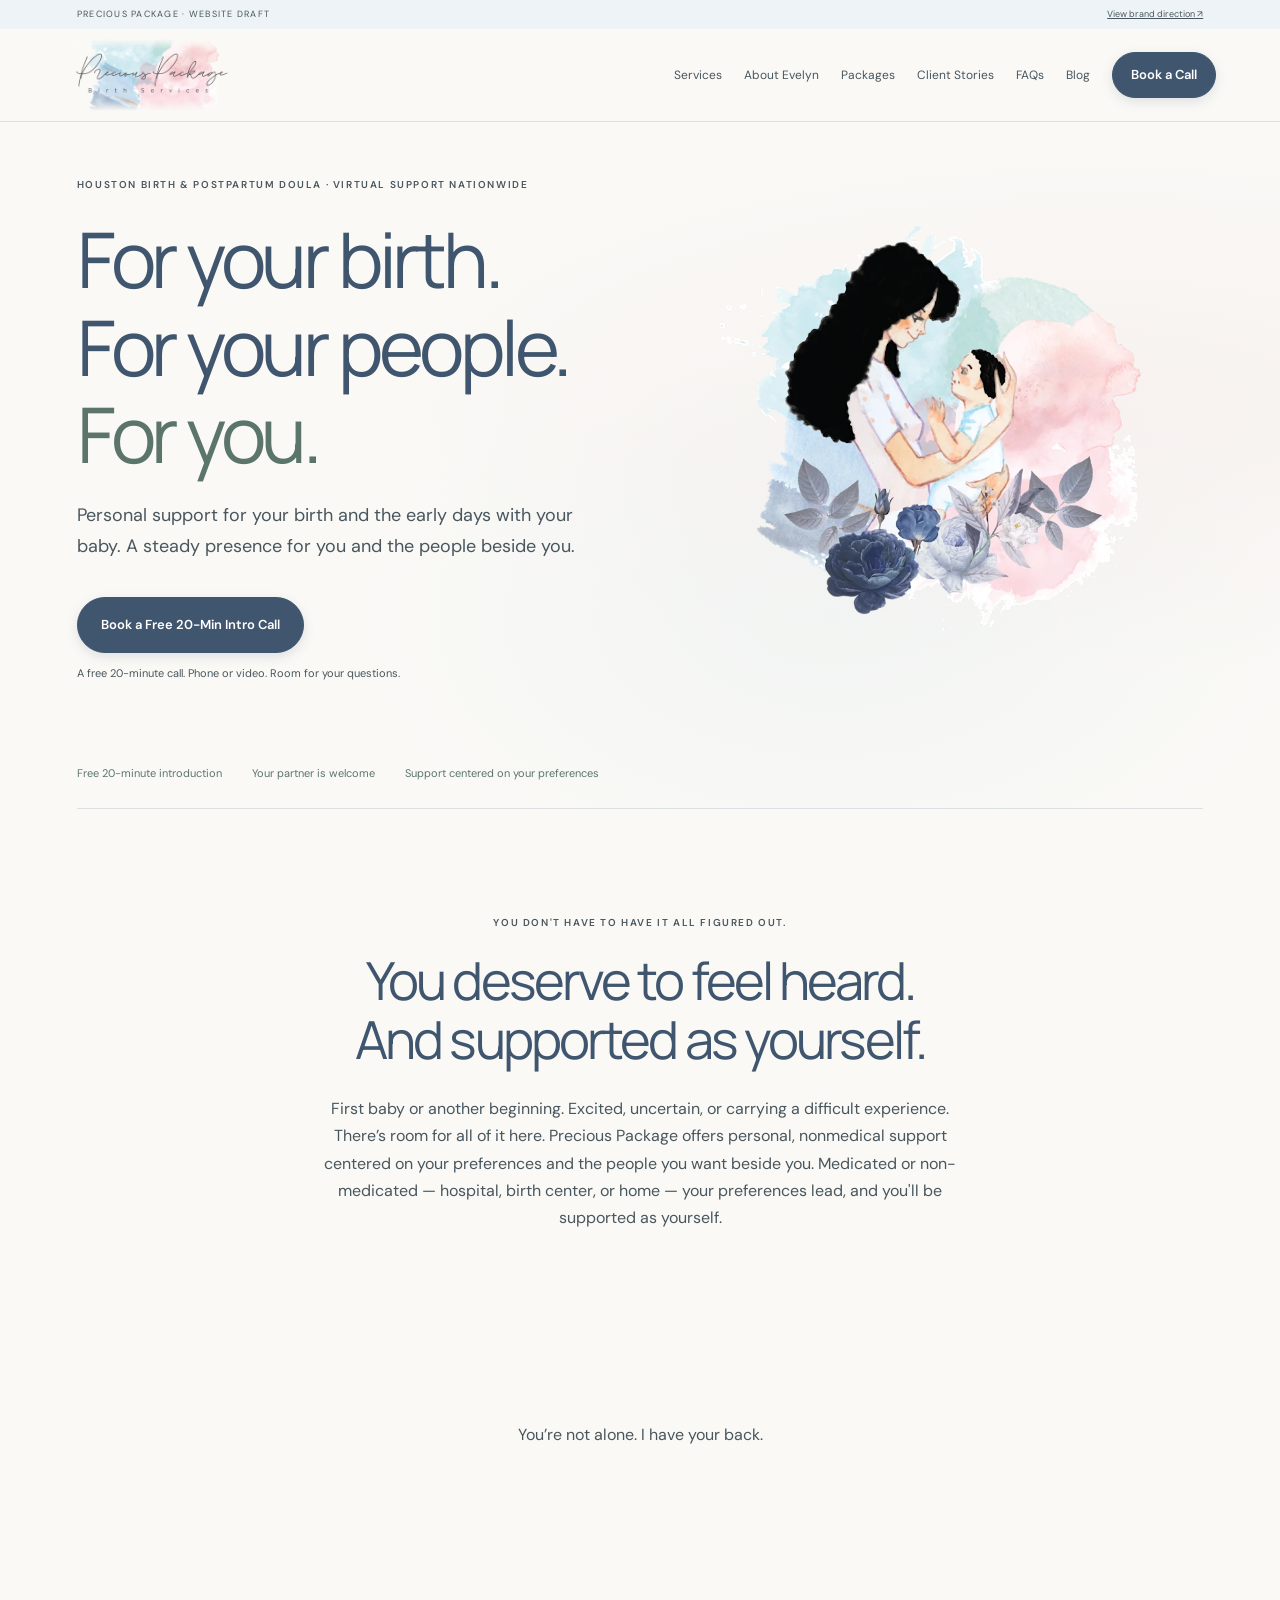
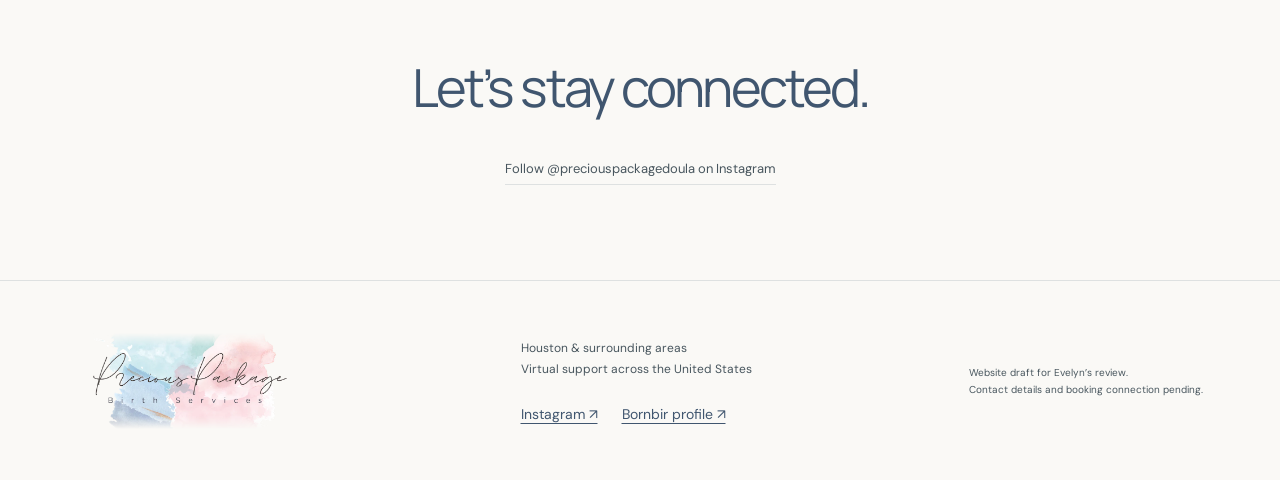
==== commit be6186c1: "Proofread fix: Client Stories nav capitalization" ====
--- a/index.html
+++ b/index.html
@@ -1,2 +1,2 @@
-<!doctype html><html lang="en"><head><meta charset="utf-8"><meta name="viewport" content="width=device-width,initial-scale=1"><title>Houston Birth & Postpartum Doula | Precious Package</title><meta name="description" content="Birth doula and postpartum support with Evelyn in Houston and surrounding areas. Virtual preparation nationwide. Start with a free 20-minute phone or video call."><meta name="robots" content="noindex,nofollow"><link href="https://fonts.googleapis.com/css2?family=DM+Sans:wght@400;500;600&family=Manrope:wght@400;500;600&display=swap" rel="stylesheet"><link rel="stylesheet" href="draft.css"></head><body><div class="preview">PRECIOUS PACKAGE · WEBSITE DRAFT <a href="brand-kit/without-clay.html">View brand direction ↗</a></div><header><a class="logo" href="/" aria-label="Precious Package Birth Services, home"><img src="assets/fiverr/precious-package-wordmark.webp" alt="Precious Package Birth Services" width="800" height="800"></a><button class="menu" aria-label="Toggle navigation" aria-controls="main-nav" aria-expanded="false">Menu</button><nav id="main-nav" aria-label="Main navigation"><a href="/support.html">Services</a><a href="/about.html">About Evelyn</a><a href="/packages.html">Packages</a><a href="/client-stories.html">Client stories</a><a href="/faq.html">FAQs</a><a href="/blog.html">Blog</a></nav><a class="button compact header-book" href="/booking.html">Book a Call</a></header><main><section class="hero" id="home"><div class="hero-art"><img src="assets/fiverr/precious-package-mother-and-baby.webp" alt="Precious Package watercolor illustration of a mother holding her baby" width="800" height="800" fetchpriority="high"></div><div class="hero-copy"><p class="eyebrow">HOUSTON BIRTH &amp; POSTPARTUM DOULA · VIRTUAL SUPPORT NATIONWIDE</p><h1>For your birth.<br>For your people.<br><span>For you.</span></h1><p class="intro">Personal support for your birth and the early days with your baby. A steady presence for you and the people beside you.</p><a href="/booking.html" class="button">Book a Free 20-Min Intro Call</a><p class="micro">A free 20-minute call. Phone or video. Room for your questions.</p></div><div class="hero-foot"><span>Free 20-minute introduction</span><span>Your partner is welcome</span><span>Support centered on your preferences</span></div></section>
+<!doctype html><html lang="en"><head><meta charset="utf-8"><meta name="viewport" content="width=device-width,initial-scale=1"><title>Houston Birth & Postpartum Doula | Precious Package</title><meta name="description" content="Birth doula and postpartum support with Evelyn in Houston and surrounding areas. Virtual preparation nationwide. Start with a free 20-minute phone or video call."><meta name="robots" content="noindex,nofollow"><link href="https://fonts.googleapis.com/css2?family=DM+Sans:wght@400;500;600&family=Manrope:wght@400;500;600&display=swap" rel="stylesheet"><link rel="stylesheet" href="draft.css"></head><body><div class="preview">PRECIOUS PACKAGE · WEBSITE DRAFT <a href="brand-kit/without-clay.html">View brand direction ↗</a></div><header><a class="logo" href="/" aria-label="Precious Package Birth Services, home"><img src="assets/fiverr/precious-package-wordmark.webp" alt="Precious Package Birth Services" width="800" height="800"></a><button class="menu" aria-label="Toggle navigation" aria-controls="main-nav" aria-expanded="false">Menu</button><nav id="main-nav" aria-label="Main navigation"><a href="/support.html">Services</a><a href="/about.html">About Evelyn</a><a href="/packages.html">Packages</a><a href="/client-stories.html">Client Stories</a><a href="/faq.html">FAQs</a><a href="/blog.html">Blog</a></nav><a class="button compact header-book" href="/booking.html">Book a Call</a></header><main><section class="hero" id="home"><div class="hero-art"><img src="assets/fiverr/precious-package-mother-and-baby.webp" alt="Precious Package watercolor illustration of a mother holding her baby" width="800" height="800" fetchpriority="high"></div><div class="hero-copy"><p class="eyebrow">HOUSTON BIRTH &amp; POSTPARTUM DOULA · VIRTUAL SUPPORT NATIONWIDE</p><h1>For your birth.<br>For your people.<br><span>For you.</span></h1><p class="intro">Personal support for your birth and the early days with your baby. A steady presence for you and the people beside you.</p><a href="/booking.html" class="button">Book a Free 20-Min Intro Call</a><p class="micro">A free 20-minute call. Phone or video. Room for your questions.</p></div><div class="hero-foot"><span>Free 20-minute introduction</span><span>Your partner is welcome</span><span>Support centered on your preferences</span></div></section>
 <section class="welcome"><p class="eyebrow">YOU DON'T HAVE TO HAVE IT ALL FIGURED OUT.</p><h2>You deserve to feel heard.<br>And supported as yourself.</h2><p>First baby or another beginning. Excited, uncertain, or carrying a difficult experience. There’s room for all of it here. Precious Package offers personal, nonmedical support centered on your preferences and the people you want beside you. Medicated or non-medicated — hospital, birth center, or home — your preferences lead, and you'll be supported as yourself.</p></section><section class="welcome" aria-label="A note from Evelyn"><p>You’re not alone. I have your back.</p></section><section class="welcome" aria-labelledby="follow-evelyn"><h2 id="follow-evelyn">Let’s stay connected.</h2><p><a class="text-link" href="https://www.instagram.com/preciouspackagedoula/">Follow @preciouspackagedoula on Instagram</a></p></section></main><footer><a class="logo" href="/" aria-label="Precious Package Birth Services, home"><img src="assets/fiverr/precious-package-wordmark.webp" alt="Precious Package Birth Services" width="800" height="800"></a><div><p>Houston & surrounding areas<br>Virtual support across the United States</p><nav class="social-links" aria-label="Find Evelyn online"><a href="https://www.instagram.com/preciouspackagedoula/" target="_blank" rel="noopener noreferrer">Instagram ↗</a><a href="https://www.bornbir.com/evelyn-burnett" target="_blank" rel="noopener noreferrer">Bornbir profile ↗</a></nav></div><p class="micro">Website draft for Evelyn’s review.<br>Contact details and booking connection pending.</p></footer><script src="draft.js"></script></body></html>
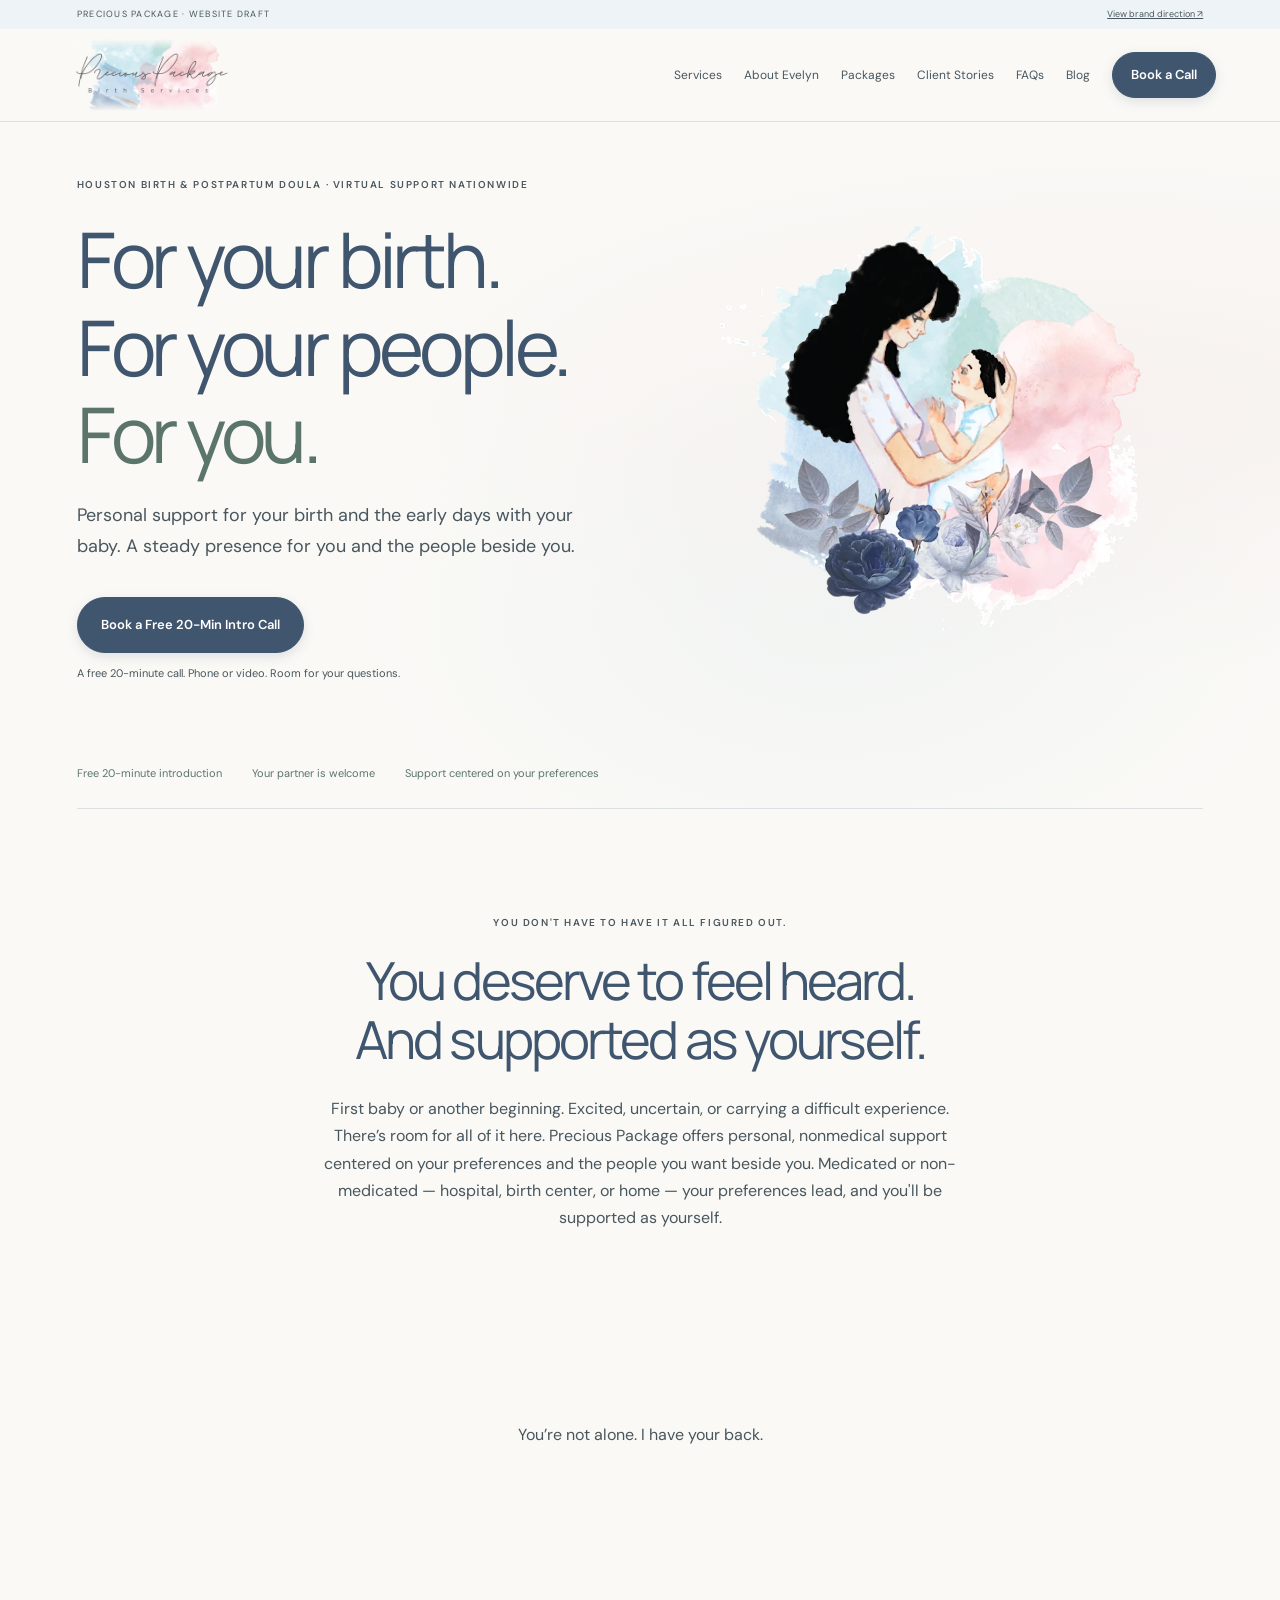
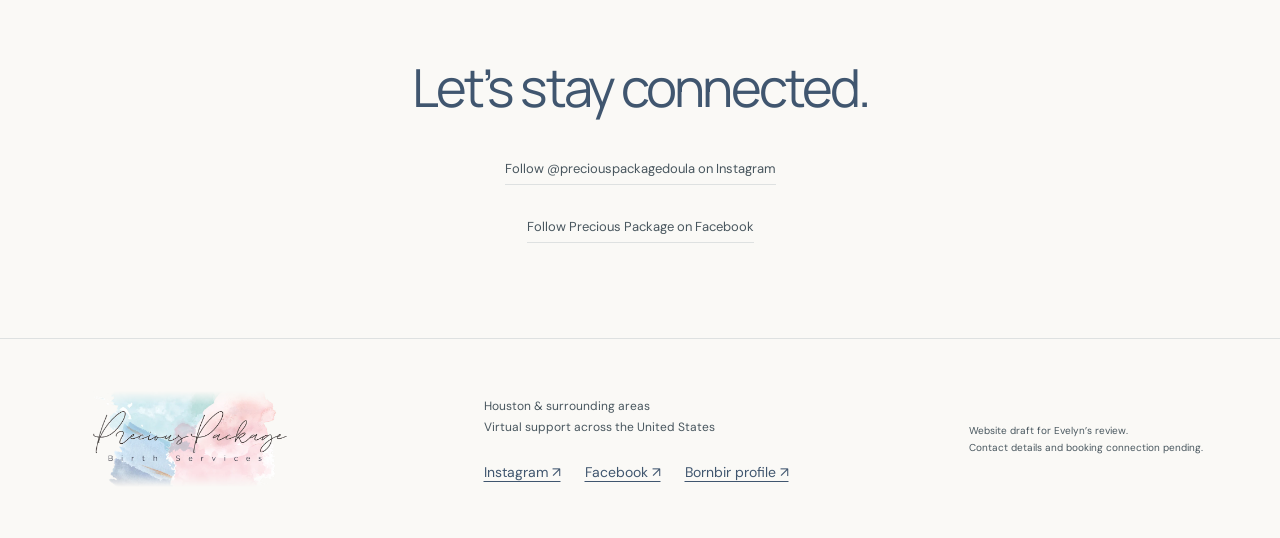
==== commit e7213596: "Add Facebook link to footer and Let's stay connected section Added additional sections for support a" ====
--- a/index.html
+++ b/index.html
@@ -1,2 +1,2 @@
 <!doctype html><html lang="en"><head><meta charset="utf-8"><meta name="viewport" content="width=device-width,initial-scale=1"><title>Houston Birth & Postpartum Doula | Precious Package</title><meta name="description" content="Birth doula and postpartum support with Evelyn in Houston and surrounding areas. Virtual preparation nationwide. Start with a free 20-minute phone or video call."><meta name="robots" content="noindex,nofollow"><link href="https://fonts.googleapis.com/css2?family=DM+Sans:wght@400;500;600&family=Manrope:wght@400;500;600&display=swap" rel="stylesheet"><link rel="stylesheet" href="draft.css"></head><body><div class="preview">PRECIOUS PACKAGE · WEBSITE DRAFT <a href="brand-kit/without-clay.html">View brand direction ↗</a></div><header><a class="logo" href="/" aria-label="Precious Package Birth Services, home"><img src="assets/fiverr/precious-package-wordmark.webp" alt="Precious Package Birth Services" width="800" height="800"></a><button class="menu" aria-label="Toggle navigation" aria-controls="main-nav" aria-expanded="false">Menu</button><nav id="main-nav" aria-label="Main navigation"><a href="/support.html">Services</a><a href="/about.html">About Evelyn</a><a href="/packages.html">Packages</a><a href="/client-stories.html">Client Stories</a><a href="/faq.html">FAQs</a><a href="/blog.html">Blog</a></nav><a class="button compact header-book" href="/booking.html">Book a Call</a></header><main><section class="hero" id="home"><div class="hero-art"><img src="assets/fiverr/precious-package-mother-and-baby.webp" alt="Precious Package watercolor illustration of a mother holding her baby" width="800" height="800" fetchpriority="high"></div><div class="hero-copy"><p class="eyebrow">HOUSTON BIRTH &amp; POSTPARTUM DOULA · VIRTUAL SUPPORT NATIONWIDE</p><h1>For your birth.<br>For your people.<br><span>For you.</span></h1><p class="intro">Personal support for your birth and the early days with your baby. A steady presence for you and the people beside you.</p><a href="/booking.html" class="button">Book a Free 20-Min Intro Call</a><p class="micro">A free 20-minute call. Phone or video. Room for your questions.</p></div><div class="hero-foot"><span>Free 20-minute introduction</span><span>Your partner is welcome</span><span>Support centered on your preferences</span></div></section>
-<section class="welcome"><p class="eyebrow">YOU DON'T HAVE TO HAVE IT ALL FIGURED OUT.</p><h2>You deserve to feel heard.<br>And supported as yourself.</h2><p>First baby or another beginning. Excited, uncertain, or carrying a difficult experience. There’s room for all of it here. Precious Package offers personal, nonmedical support centered on your preferences and the people you want beside you. Medicated or non-medicated — hospital, birth center, or home — your preferences lead, and you'll be supported as yourself.</p></section><section class="welcome" aria-label="A note from Evelyn"><p>You’re not alone. I have your back.</p></section><section class="welcome" aria-labelledby="follow-evelyn"><h2 id="follow-evelyn">Let’s stay connected.</h2><p><a class="text-link" href="https://www.instagram.com/preciouspackagedoula/">Follow @preciouspackagedoula on Instagram</a></p></section></main><footer><a class="logo" href="/" aria-label="Precious Package Birth Services, home"><img src="assets/fiverr/precious-package-wordmark.webp" alt="Precious Package Birth Services" width="800" height="800"></a><div><p>Houston & surrounding areas<br>Virtual support across the United States</p><nav class="social-links" aria-label="Find Evelyn online"><a href="https://www.instagram.com/preciouspackagedoula/" target="_blank" rel="noopener noreferrer">Instagram ↗</a><a href="https://www.bornbir.com/evelyn-burnett" target="_blank" rel="noopener noreferrer">Bornbir profile ↗</a></nav></div><p class="micro">Website draft for Evelyn’s review.<br>Contact details and booking connection pending.</p></footer><script src="draft.js"></script></body></html>
+<section class="welcome"><p class="eyebrow">YOU DON'T HAVE TO HAVE IT ALL FIGURED OUT.</p><h2>You deserve to feel heard.<br>And supported as yourself.</h2><p>First baby or another beginning. Excited, uncertain, or carrying a difficult experience. There’s room for all of it here. Precious Package offers personal, nonmedical support centered on your preferences and the people you want beside you. Medicated or non-medicated — hospital, birth center, or home — your preferences lead, and you'll be supported as yourself.</p></section><section class="welcome" aria-label="A note from Evelyn"><p>You’re not alone. I have your back.</p></section><section class="welcome" aria-labelledby="follow-evelyn"><h2 id="follow-evelyn">Let’s stay connected.</h2><p><a class="text-link" href="https://www.instagram.com/preciouspackagedoula/">Follow @preciouspackagedoula on Instagram</a></p><p><a class="text-link" href="https://www.facebook.com/profile.php?id=61596513981045">Follow Precious Package on Facebook</a></p></section></main><footer><a class="logo" href="/" aria-label="Precious Package Birth Services, home"><img src="assets/fiverr/precious-package-wordmark.webp" alt="Precious Package Birth Services" width="800" height="800"></a><div><p>Houston & surrounding areas<br>Virtual support across the United States</p><nav class="social-links" aria-label="Find Evelyn online"><a href="https://www.instagram.com/preciouspackagedoula/" target="_blank" rel="noopener noreferrer">Instagram ↗</a><a href="https://www.facebook.com/profile.php?id=61596513981045" target="_blank" rel="noopener noreferrer">Facebook ↗</a><a href="https://www.bornbir.com/evelyn-burnett" target="_blank" rel="noopener noreferrer">Bornbir profile ↗</a></nav></div><p class="micro">Website draft for Evelyn’s review.<br>Contact details and booking connection pending.</p></footer><script src="draft.js"></script></body></html>
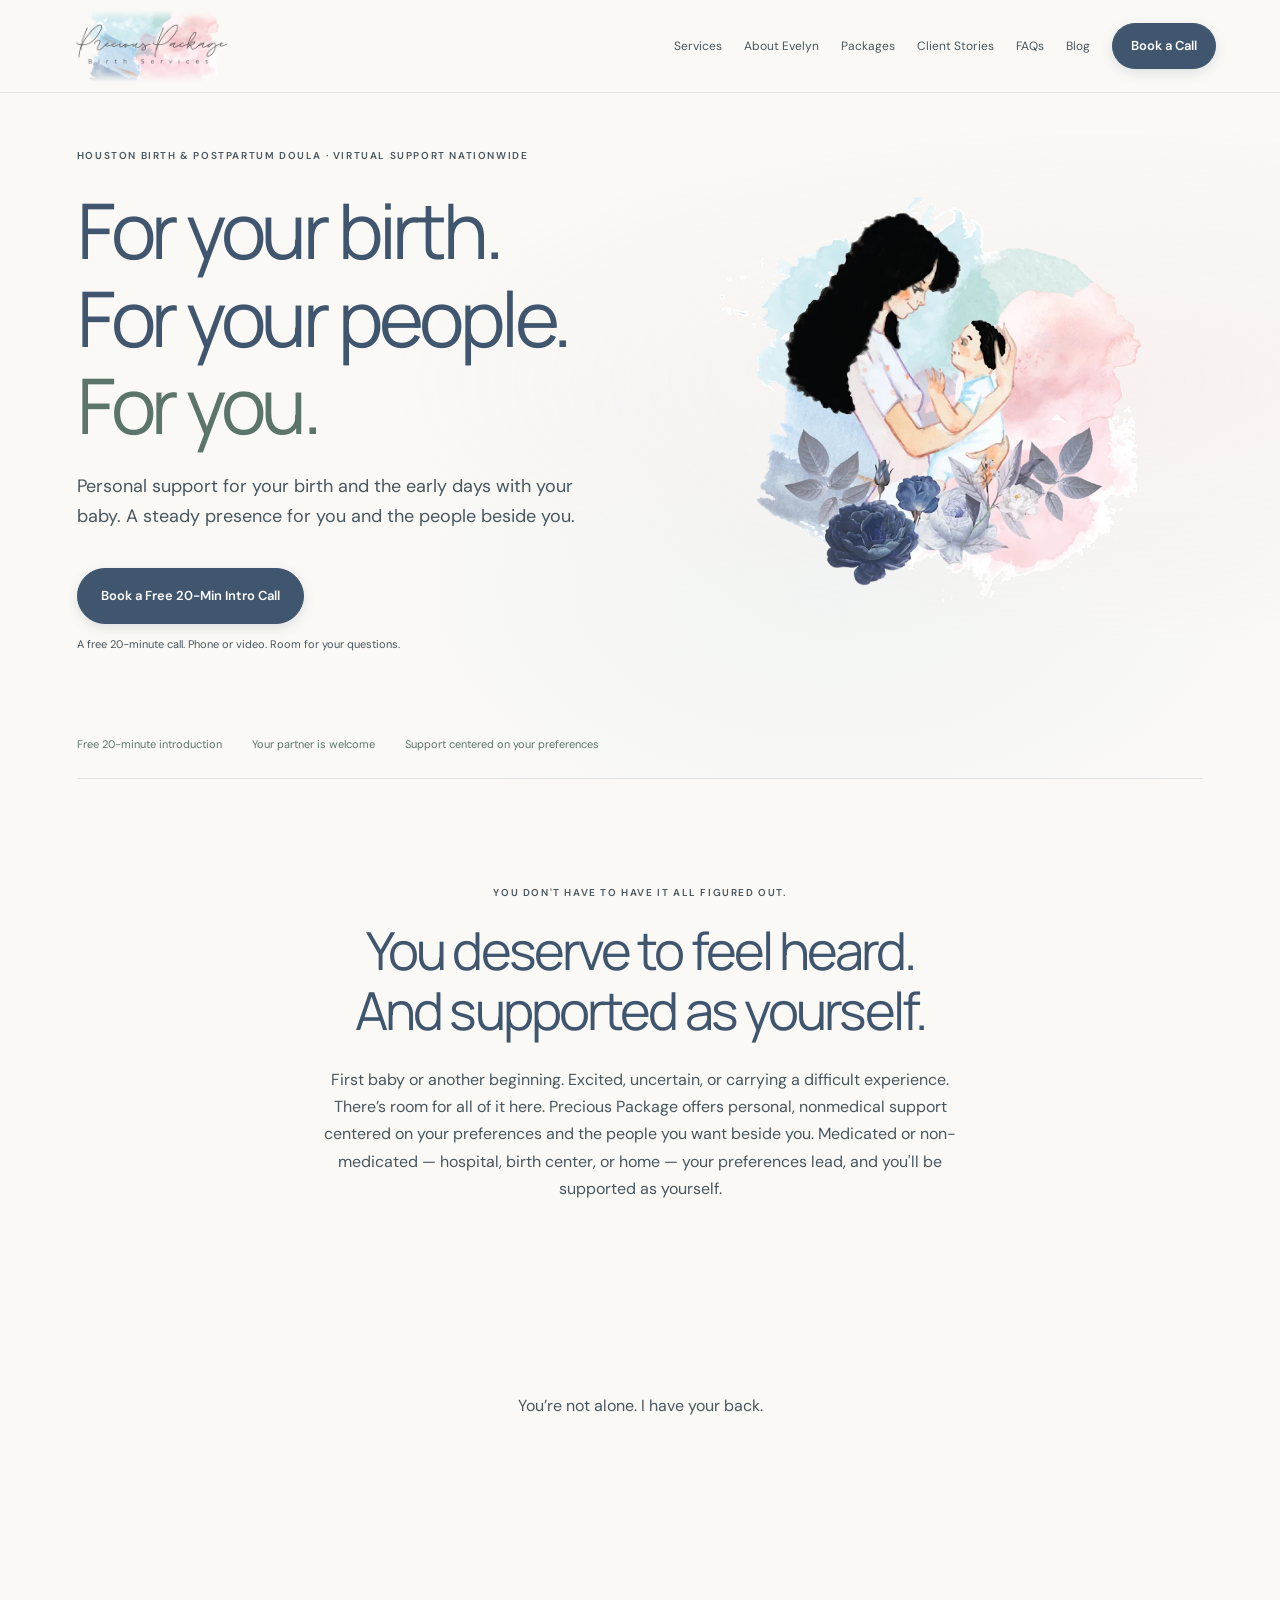
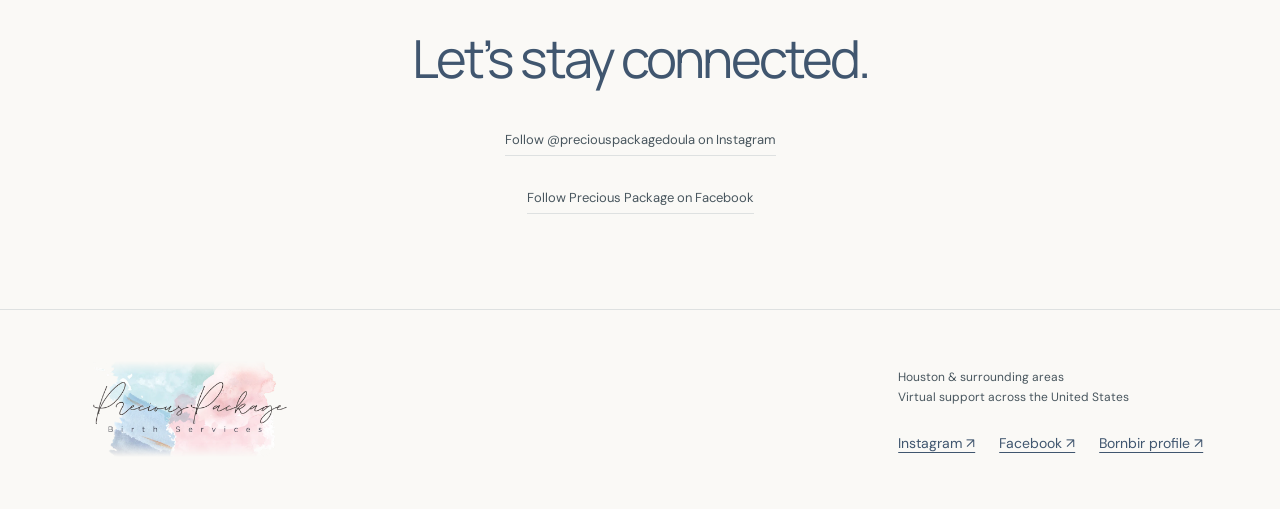
==== commit 57bfc450: "Optimize site: SEO, share tags, remove draft elements" ====
--- a/index.html
+++ b/index.html
@@ -1,2 +1,2 @@
-<!doctype html><html lang="en"><head><meta charset="utf-8"><meta name="viewport" content="width=device-width,initial-scale=1"><title>Houston Birth & Postpartum Doula | Precious Package</title><meta name="description" content="Birth doula and postpartum support with Evelyn in Houston and surrounding areas. Virtual preparation nationwide. Start with a free 20-minute phone or video call."><meta name="robots" content="noindex,nofollow"><link href="https://fonts.googleapis.com/css2?family=DM+Sans:wght@400;500;600&family=Manrope:wght@400;500;600&display=swap" rel="stylesheet"><link rel="stylesheet" href="draft.css"></head><body><div class="preview">PRECIOUS PACKAGE · WEBSITE DRAFT <a href="brand-kit/without-clay.html">View brand direction ↗</a></div><header><a class="logo" href="/" aria-label="Precious Package Birth Services, home"><img src="assets/fiverr/precious-package-wordmark.webp" alt="Precious Package Birth Services" width="800" height="800"></a><button class="menu" aria-label="Toggle navigation" aria-controls="main-nav" aria-expanded="false">Menu</button><nav id="main-nav" aria-label="Main navigation"><a href="/support.html">Services</a><a href="/about.html">About Evelyn</a><a href="/packages.html">Packages</a><a href="/client-stories.html">Client Stories</a><a href="/faq.html">FAQs</a><a href="/blog.html">Blog</a></nav><a class="button compact header-book" href="/booking.html">Book a Call</a></header><main><section class="hero" id="home"><div class="hero-art"><img src="assets/fiverr/precious-package-mother-and-baby.webp" alt="Precious Package watercolor illustration of a mother holding her baby" width="800" height="800" fetchpriority="high"></div><div class="hero-copy"><p class="eyebrow">HOUSTON BIRTH &amp; POSTPARTUM DOULA · VIRTUAL SUPPORT NATIONWIDE</p><h1>For your birth.<br>For your people.<br><span>For you.</span></h1><p class="intro">Personal support for your birth and the early days with your baby. A steady presence for you and the people beside you.</p><a href="/booking.html" class="button">Book a Free 20-Min Intro Call</a><p class="micro">A free 20-minute call. Phone or video. Room for your questions.</p></div><div class="hero-foot"><span>Free 20-minute introduction</span><span>Your partner is welcome</span><span>Support centered on your preferences</span></div></section>
-<section class="welcome"><p class="eyebrow">YOU DON'T HAVE TO HAVE IT ALL FIGURED OUT.</p><h2>You deserve to feel heard.<br>And supported as yourself.</h2><p>First baby or another beginning. Excited, uncertain, or carrying a difficult experience. There’s room for all of it here. Precious Package offers personal, nonmedical support centered on your preferences and the people you want beside you. Medicated or non-medicated — hospital, birth center, or home — your preferences lead, and you'll be supported as yourself.</p></section><section class="welcome" aria-label="A note from Evelyn"><p>You’re not alone. I have your back.</p></section><section class="welcome" aria-labelledby="follow-evelyn"><h2 id="follow-evelyn">Let’s stay connected.</h2><p><a class="text-link" href="https://www.instagram.com/preciouspackagedoula/">Follow @preciouspackagedoula on Instagram</a></p><p><a class="text-link" href="https://www.facebook.com/profile.php?id=61596513981045">Follow Precious Package on Facebook</a></p></section></main><footer><a class="logo" href="/" aria-label="Precious Package Birth Services, home"><img src="assets/fiverr/precious-package-wordmark.webp" alt="Precious Package Birth Services" width="800" height="800"></a><div><p>Houston & surrounding areas<br>Virtual support across the United States</p><nav class="social-links" aria-label="Find Evelyn online"><a href="https://www.instagram.com/preciouspackagedoula/" target="_blank" rel="noopener noreferrer">Instagram ↗</a><a href="https://www.facebook.com/profile.php?id=61596513981045" target="_blank" rel="noopener noreferrer">Facebook ↗</a><a href="https://www.bornbir.com/evelyn-burnett" target="_blank" rel="noopener noreferrer">Bornbir profile ↗</a></nav></div><p class="micro">Website draft for Evelyn’s review.<br>Contact details and booking connection pending.</p></footer><script src="draft.js"></script></body></html>
+<!doctype html><html lang="en"><head><meta charset="utf-8"><meta name="viewport" content="width=device-width,initial-scale=1"><title>Houston Birth & Postpartum Doula | Precious Package</title><meta name="description" content="Houston birth &amp; postpartum doula support for medicated and non-medicated births — plus virtual support nationwide. Start with a free 20-minute intro call."><link rel="canonical" href="https://thepreciouspackage.com/"><meta property="og:type" content="website"><meta property="og:site_name" content="Precious Package Birth Services"><meta property="og:title" content="Houston Birth &amp; Postpartum Doula | Precious Package Birth Services"><meta property="og:description" content="Houston birth &amp; postpartum doula support for medicated and non-medicated births — plus virtual support nationwide. Start with a free 20-minute intro call."><meta property="og:url" content="https://thepreciouspackage.com/"><meta property="og:image" content="https://thepreciouspackage.com/assets/og-image.jpg"><meta name="twitter:card" content="summary_large_image"><meta name="twitter:title" content="Houston Birth &amp; Postpartum Doula | Precious Package Birth Services"><meta name="twitter:description" content="Houston birth &amp; postpartum doula support for medicated and non-medicated births — plus virtual support nationwide. Start with a free 20-minute intro call."><meta name="twitter:image" content="https://thepreciouspackage.com/assets/og-image.jpg"><link href="https://fonts.googleapis.com/css2?family=DM+Sans:wght@400;500;600&family=Manrope:wght@400;500;600&display=swap" rel="stylesheet"><link rel="stylesheet" href="draft.css"></head><body><header><a class="logo" href="/" aria-label="Precious Package Birth Services, home"><img src="assets/fiverr/precious-package-wordmark.webp" alt="Precious Package Birth Services" width="800" height="800"></a><button class="menu" aria-label="Toggle navigation" aria-controls="main-nav" aria-expanded="false">Menu</button><nav id="main-nav" aria-label="Main navigation"><a href="/support.html">Services</a><a href="/about.html">About Evelyn</a><a href="/packages.html">Packages</a><a href="/client-stories.html">Client Stories</a><a href="/faq.html">FAQs</a><a href="/blog.html">Blog</a></nav><a class="button compact header-book" href="/booking.html">Book a Call</a></header><main><section class="hero" id="home"><div class="hero-art"><img src="assets/fiverr/precious-package-mother-and-baby.webp" alt="Precious Package watercolor illustration of a mother holding her baby" width="800" height="800" fetchpriority="high"></div><div class="hero-copy"><p class="eyebrow">HOUSTON BIRTH &amp; POSTPARTUM DOULA · VIRTUAL SUPPORT NATIONWIDE</p><h1>For your birth.<br>For your people.<br><span>For you.</span></h1><p class="intro">Personal support for your birth and the early days with your baby. A steady presence for you and the people beside you.</p><a href="/booking.html" class="button">Book a Free 20-Min Intro Call</a><p class="micro">A free 20-minute call. Phone or video. Room for your questions.</p></div><div class="hero-foot"><span>Free 20-minute introduction</span><span>Your partner is welcome</span><span>Support centered on your preferences</span></div></section>
+<section class="welcome"><p class="eyebrow">YOU DON'T HAVE TO HAVE IT ALL FIGURED OUT.</p><h2>You deserve to feel heard.<br>And supported as yourself.</h2><p>First baby or another beginning. Excited, uncertain, or carrying a difficult experience. There’s room for all of it here. Precious Package offers personal, nonmedical support centered on your preferences and the people you want beside you. Medicated or non-medicated — hospital, birth center, or home — your preferences lead, and you'll be supported as yourself.</p></section><section class="welcome" aria-label="A note from Evelyn"><p>You’re not alone. I have your back.</p></section><section class="welcome" aria-labelledby="follow-evelyn"><h2 id="follow-evelyn">Let’s stay connected.</h2><p><a class="text-link" href="https://www.instagram.com/preciouspackagedoula/">Follow @preciouspackagedoula on Instagram</a></p><p><a class="text-link" href="https://www.facebook.com/profile.php?id=61596513981045">Follow Precious Package on Facebook</a></p></section></main><footer><a class="logo" href="/" aria-label="Precious Package Birth Services, home"><img src="assets/fiverr/precious-package-wordmark.webp" alt="Precious Package Birth Services" width="800" height="800"></a><div><p>Houston & surrounding areas<br>Virtual support across the United States</p><nav class="social-links" aria-label="Find Evelyn online"><a href="https://www.instagram.com/preciouspackagedoula/" target="_blank" rel="noopener noreferrer">Instagram ↗</a><a href="https://www.facebook.com/profile.php?id=61596513981045" target="_blank" rel="noopener noreferrer">Facebook ↗</a><a href="https://www.bornbir.com/evelyn-burnett" target="_blank" rel="noopener noreferrer">Bornbir profile ↗</a></nav></div></footer><script src="draft.js"></script></body></html>
